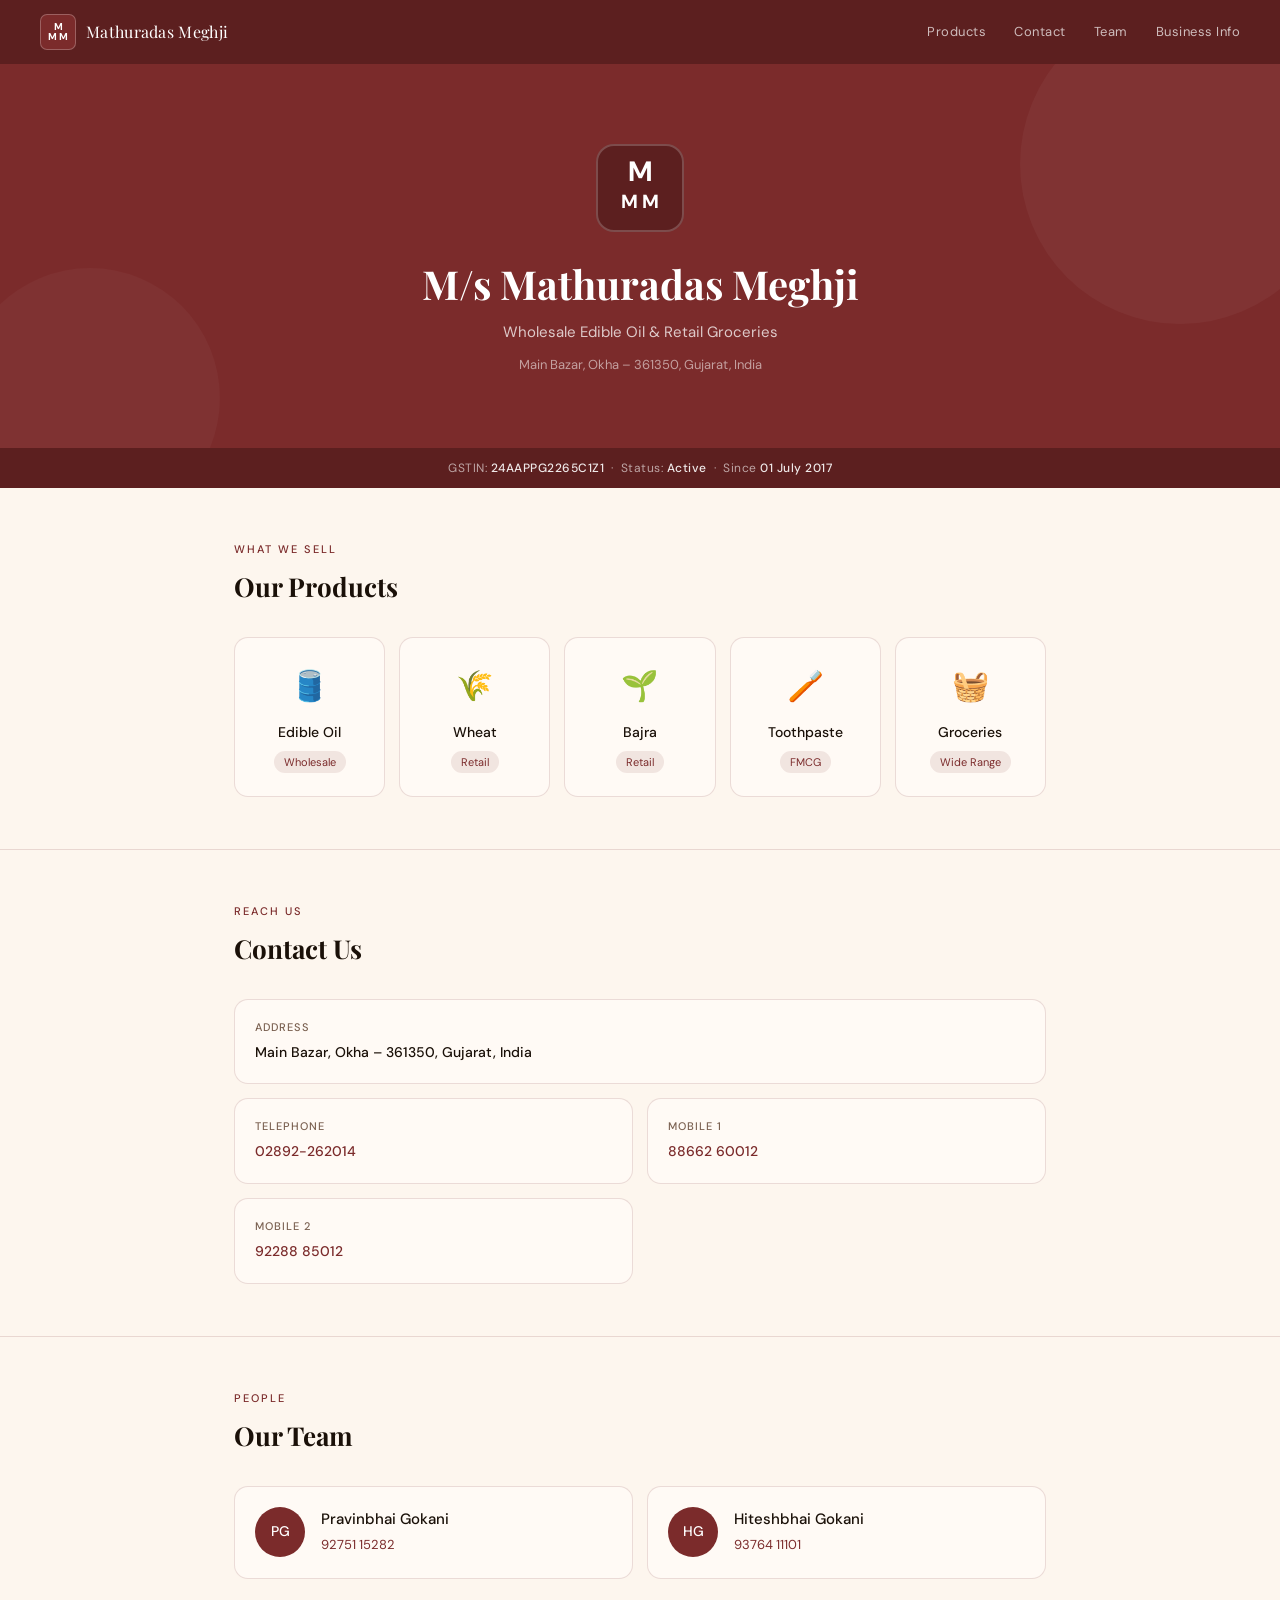
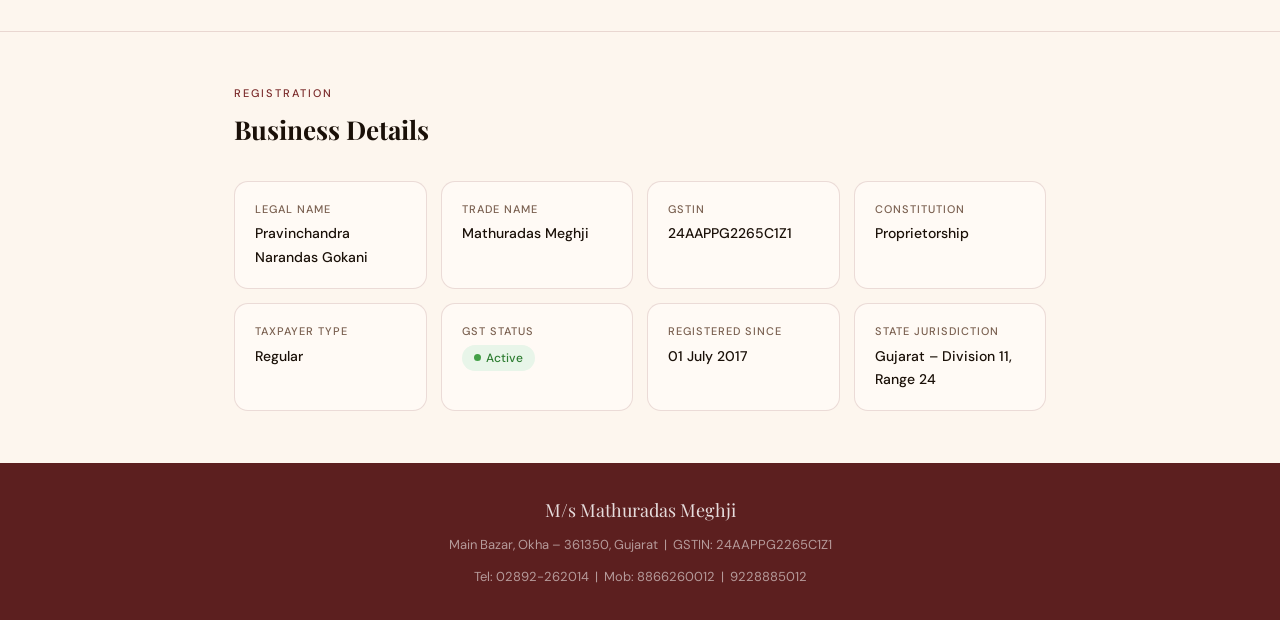
==== index.html @ 4661d06e "Add files via upload" ====
<!DOCTYPE html>
<html lang="en">
<head>
  <meta charset="UTF-8" />
  <meta name="viewport" content="width=device-width, initial-scale=1.0" />
  <title>M/s Mathuradas Meghji – Wholesale Edible Oil & Groceries, Okha</title>
  <meta name="description" content="M/s Mathuradas Meghji – Wholesale Edible Oil and Retail Groceries. Main Bazar, Okha-361350, Gujarat. GSTIN: 24AAPPG2265C1Z1" />
  <link href="https://fonts.googleapis.com/css2?family=Playfair+Display:wght@400;700&family=DM+Sans:wght@300;400;500&display=swap" rel="stylesheet" />
  <style>
    :root {
      --maroon: #7B2B2B;
      --maroon-dark: #5c1f1f;
      --maroon-light: #a04040;
      --cream: #fdf6ee;
      --warm-white: #fffaf5;
      --text: #1a1008;
      --text-muted: #7a6050;
      --border: rgba(123,43,43,0.15);
      --gold: #c8943a;
    }

    * { box-sizing: border-box; margin: 0; padding: 0; }

    body {
      font-family: 'DM Sans', sans-serif;
      background: var(--cream);
      color: var(--text);
      font-size: 15px;
      line-height: 1.7;
    }

    /* ── NAV ── */
    nav {
      background: var(--maroon-dark);
      display: flex;
      align-items: center;
      justify-content: space-between;
      padding: 14px 40px;
      position: sticky;
      top: 0;
      z-index: 100;
    }
    .nav-logo {
      display: flex;
      align-items: center;
      gap: 10px;
    }
    .nav-cube {
      width: 36px; height: 36px;
      background: var(--maroon);
      border-radius: 7px;
      display: grid;
      place-items: center;
      border: 1.5px solid rgba(255,255,255,0.25);
    }
    .nav-cube-inner {
      display: flex;
      flex-direction: column;
      align-items: center;
      line-height: 1;
    }
    .nav-cube span { color: #fff; font-weight: 700; font-size: 10px; }
    .nav-cube .row { display: flex; gap: 2px; }
    .nav-name {
      font-family: 'Playfair Display', serif;
      color: #fff;
      font-size: 16px;
      font-weight: 400;
      letter-spacing: 0.3px;
    }
    nav ul {
      list-style: none;
      display: flex;
      gap: 28px;
    }
    nav ul a {
      color: rgba(255,255,255,0.7);
      text-decoration: none;
      font-size: 13px;
      font-weight: 400;
      letter-spacing: 0.5px;
      transition: color 0.2s;
    }
    nav ul a:hover { color: #fff; }

    /* ── HERO ── */
    .hero {
      background: var(--maroon);
      position: relative;
      overflow: hidden;
      padding: 80px 40px 72px;
      text-align: center;
    }
    .hero::before {
      content: '';
      position: absolute;
      top: -60px; right: -60px;
      width: 320px; height: 320px;
      border-radius: 50%;
      background: rgba(255,255,255,0.04);
    }
    .hero::after {
      content: '';
      position: absolute;
      bottom: -80px; left: -40px;
      width: 260px; height: 260px;
      border-radius: 50%;
      background: rgba(255,255,255,0.03);
    }

    .hero-logo {
      width: 88px; height: 88px;
      background: var(--maroon-dark);
      border-radius: 18px;
      display: flex; flex-direction: column;
      align-items: center; justify-content: center;
      margin: 0 auto 28px;
      border: 2px solid rgba(255,255,255,0.2);
      position: relative;
      z-index: 1;
    }
    .hero-logo .top { font-size: 28px; font-weight: 700; color: #fff; line-height: 1; }
    .hero-logo .bot { display: flex; gap: 4px; }
    .hero-logo .bot span { font-size: 19px; font-weight: 700; color: #fff; }

    .hero h1 {
      font-family: 'Playfair Display', serif;
      font-size: 40px;
      font-weight: 700;
      color: #fff;
      line-height: 1.2;
      margin-bottom: 12px;
      position: relative; z-index: 1;
    }
    .hero .tagline {
      font-size: 15px;
      color: rgba(255,255,255,0.75);
      margin-bottom: 8px;
      position: relative; z-index: 1;
    }
    .hero .location {
      font-size: 13px;
      color: rgba(255,255,255,0.55);
      position: relative; z-index: 1;
    }

    .gstin-strip {
      background: var(--maroon-dark);
      padding: 10px 20px;
      text-align: center;
      font-size: 12px;
      color: rgba(255,255,255,0.6);
      letter-spacing: 0.5px;
    }
    .gstin-strip span { color: rgba(255,255,255,0.9); font-weight: 500; }

    /* ── SECTIONS ── */
    .container { max-width: 860px; margin: 0 auto; padding: 0 24px; }

    section { padding: 52px 0; border-bottom: 1px solid var(--border); }
    section:last-of-type { border-bottom: none; }

    .section-label {
      font-size: 11px;
      font-weight: 500;
      letter-spacing: 2px;
      text-transform: uppercase;
      color: var(--maroon);
      margin-bottom: 6px;
    }
    .section-title {
      font-family: 'Playfair Display', serif;
      font-size: 26px;
      font-weight: 700;
      color: var(--text);
      margin-bottom: 28px;
    }

    /* ── PRODUCTS ── */
    .products-grid {
      display: grid;
      grid-template-columns: repeat(auto-fit, minmax(150px, 1fr));
      gap: 14px;
    }
    .product-card {
      background: var(--warm-white);
      border: 1px solid var(--border);
      border-radius: 14px;
      padding: 22px 16px;
      text-align: center;
      transition: border-color 0.2s, transform 0.2s;
    }
    .product-card:hover {
      border-color: var(--maroon-light);
      transform: translateY(-3px);
    }
    .product-icon {
      font-size: 30px;
      margin-bottom: 10px;
      display: block;
    }
    .product-name {
      font-weight: 500;
      font-size: 14px;
      color: var(--text);
    }
    .product-tag {
      display: inline-block;
      background: rgba(123,43,43,0.1);
      color: var(--maroon);
      font-size: 11px;
      padding: 2px 10px;
      border-radius: 20px;
      margin-top: 6px;
    }

    /* ── CONTACT ── */
    .contact-grid {
      display: grid;
      grid-template-columns: 1fr 1fr;
      gap: 14px;
    }
    .contact-card {
      background: var(--warm-white);
      border: 1px solid var(--border);
      border-radius: 14px;
      padding: 18px 20px;
    }
    .contact-card.full { grid-column: 1 / -1; }
    .contact-card label {
      font-size: 11px;
      font-weight: 500;
      letter-spacing: 1px;
      text-transform: uppercase;
      color: var(--text-muted);
      display: block;
      margin-bottom: 4px;
    }
    .contact-card p {
      font-size: 14px;
      font-weight: 500;
      color: var(--text);
    }
    .contact-card a {
      color: var(--maroon);
      text-decoration: none;
      font-size: 14px;
      font-weight: 500;
    }
    .contact-card a:hover { text-decoration: underline; }

    /* ── TEAM ── */
    .team-grid {
      display: grid;
      grid-template-columns: 1fr 1fr;
      gap: 14px;
    }
    .person-card {
      background: var(--warm-white);
      border: 1px solid var(--border);
      border-radius: 14px;
      padding: 20px;
      display: flex;
      align-items: center;
      gap: 16px;
    }
    .avatar {
      width: 50px; height: 50px;
      border-radius: 50%;
      background: var(--maroon);
      display: flex; align-items: center; justify-content: center;
      font-size: 14px; font-weight: 500; color: #fff;
      flex-shrink: 0;
    }
    .person-name {
      font-weight: 500;
      font-size: 15px;
      color: var(--text);
    }
    .person-phone a {
      color: var(--maroon);
      font-size: 13px;
      text-decoration: none;
    }

    /* ── BUSINESS INFO ── */
    .info-grid {
      display: grid;
      grid-template-columns: repeat(auto-fit, minmax(180px, 1fr));
      gap: 14px;
    }
    .info-card {
      background: var(--warm-white);
      border: 1px solid var(--border);
      border-radius: 14px;
      padding: 18px 20px;
    }
    .info-card label {
      font-size: 11px; font-weight: 500;
      letter-spacing: 1px; text-transform: uppercase;
      color: var(--text-muted); display: block; margin-bottom: 4px;
    }
    .info-card p {
      font-size: 14px; font-weight: 500; color: var(--text);
    }
    .active-badge {
      display: inline-flex; align-items: center; gap: 5px;
      background: #e8f5e9; color: #2e7d32;
      font-size: 12px; font-weight: 500;
      padding: 3px 12px; border-radius: 20px;
    }
    .active-badge::before {
      content: '';
      width: 7px; height: 7px;
      background: #43a047;
      border-radius: 50%;
      display: inline-block;
    }

    /* ── FOOTER ── */
    footer {
      background: var(--maroon-dark);
      padding: 32px 40px;
      text-align: center;
    }
    footer p {
      color: rgba(255,255,255,0.55);
      font-size: 13px;
    }
    footer .footer-name {
      font-family: 'Playfair Display', serif;
      color: rgba(255,255,255,0.85);
      font-size: 18px;
      margin-bottom: 8px;
    }

    /* ── RESPONSIVE ── */
    @media (max-width: 600px) {
      nav ul { display: none; }
      nav { padding: 14px 20px; }
      .hero { padding: 56px 20px 52px; }
      .hero h1 { font-size: 28px; }
      .contact-grid, .team-grid { grid-template-columns: 1fr; }
      .contact-card.full { grid-column: 1; }
      .container { padding: 0 16px; }
      section { padding: 36px 0; }
    }
  </style>
</head>
<body>

  <!-- NAV -->
  <nav>
    <div class="nav-logo">
      <div class="nav-cube">
        <div class="nav-cube-inner">
          <span>M</span>
          <div class="row"><span>M</span><span>M</span></div>
        </div>
      </div>
      <span class="nav-name">Mathuradas Meghji</span>
    </div>
    <ul>
      <li><a href="#products">Products</a></li>
      <li><a href="#contact">Contact</a></li>
      <li><a href="#team">Team</a></li>
      <li><a href="#business">Business Info</a></li>
    </ul>
  </nav>

  <!-- HERO -->
  <div class="hero">
    <div class="hero-logo">
      <div class="top">M</div>
      <div class="bot"><span>M</span><span>M</span></div>
    </div>
    <h1>M/s Mathuradas Meghji</h1>
    <p class="tagline">Wholesale Edible Oil &amp; Retail Groceries</p>
    <p class="location">Main Bazar, Okha – 361350, Gujarat, India</p>
  </div>

  <div class="gstin-strip">
    GSTIN: <span>24AAPPG2265C1Z1</span> &nbsp;·&nbsp; Status: <span>Active</span> &nbsp;·&nbsp; Since <span>01 July 2017</span>
  </div>

  <!-- PRODUCTS -->
  <section id="products">
    <div class="container">
      <p class="section-label">What we sell</p>
      <h2 class="section-title">Our Products</h2>
      <div class="products-grid">
        <div class="product-card">
          <span class="product-icon">🛢️</span>
          <div class="product-name">Edible Oil</div>
          <span class="product-tag">Wholesale</span>
        </div>
        <div class="product-card">
          <span class="product-icon">🌾</span>
          <div class="product-name">Wheat</div>
          <span class="product-tag">Retail</span>
        </div>
        <div class="product-card">
          <span class="product-icon">🌱</span>
          <div class="product-name">Bajra</div>
          <span class="product-tag">Retail</span>
        </div>
        <div class="product-card">
          <span class="product-icon">🪥</span>
          <div class="product-name">Toothpaste</div>
          <span class="product-tag">FMCG</span>
        </div>
        <div class="product-card">
          <span class="product-icon">🧺</span>
          <div class="product-name">Groceries</div>
          <span class="product-tag">Wide Range</span>
        </div>
      </div>
    </div>
  </section>

  <!-- CONTACT -->
  <section id="contact">
    <div class="container">
      <p class="section-label">Reach us</p>
      <h2 class="section-title">Contact Us</h2>
      <div class="contact-grid">
        <div class="contact-card full">
          <label>Address</label>
          <p>Main Bazar, Okha – 361350, Gujarat, India</p>
        </div>
        <div class="contact-card">
          <label>Telephone</label>
          <a href="tel:02892262014">02892-262014</a>
        </div>
        <div class="contact-card">
          <label>Mobile 1</label>
          <a href="tel:8866260012">88662 60012</a>
        </div>
        <div class="contact-card">
          <label>Mobile 2</label>
          <a href="tel:9228885012">92288 85012</a>
        </div>
      </div>
    </div>
  </section>

  <!-- TEAM -->
  <section id="team">
    <div class="container">
      <p class="section-label">People</p>
      <h2 class="section-title">Our Team</h2>
      <div class="team-grid">
        <div class="person-card">
          <div class="avatar">PG</div>
          <div>
            <div class="person-name">Pravinbhai Gokani</div>
            <div class="person-phone"><a href="tel:9275115282">92751 15282</a></div>
          </div>
        </div>
        <div class="person-card">
          <div class="avatar">HG</div>
          <div>
            <div class="person-name">Hiteshbhai Gokani</div>
            <div class="person-phone"><a href="tel:9376411101">93764 11101</a></div>
          </div>
        </div>
      </div>
    </div>
  </section>

  <!-- BUSINESS INFO -->
  <section id="business">
    <div class="container">
      <p class="section-label">Registration</p>
      <h2 class="section-title">Business Details</h2>
      <div class="info-grid">
        <div class="info-card">
          <label>Legal Name</label>
          <p>Pravinchandra Narandas Gokani</p>
        </div>
        <div class="info-card">
          <label>Trade Name</label>
          <p>Mathuradas Meghji</p>
        </div>
        <div class="info-card">
          <label>GSTIN</label>
          <p>24AAPPG2265C1Z1</p>
        </div>
        <div class="info-card">
          <label>Constitution</label>
          <p>Proprietorship</p>
        </div>
        <div class="info-card">
          <label>Taxpayer Type</label>
          <p>Regular</p>
        </div>
        <div class="info-card">
          <label>GST Status</label>
          <p><span class="active-badge">Active</span></p>
        </div>
        <div class="info-card">
          <label>Registered Since</label>
          <p>01 July 2017</p>
        </div>
        <div class="info-card">
          <label>State Jurisdiction</label>
          <p>Gujarat – Division 11, Range 24</p>
        </div>
      </div>
    </div>
  </section>

  <!-- FOOTER -->
  <footer>
    <p class="footer-name">M/s Mathuradas Meghji</p>
    <p>Main Bazar, Okha – 361350, Gujarat &nbsp;|&nbsp; GSTIN: 24AAPPG2265C1Z1</p>
    <p style="margin-top: 10px;">Tel: 02892-262014 &nbsp;|&nbsp; Mob: 8866260012 &nbsp;|&nbsp; 9228885012</p>
  </footer>

</body>
</html>
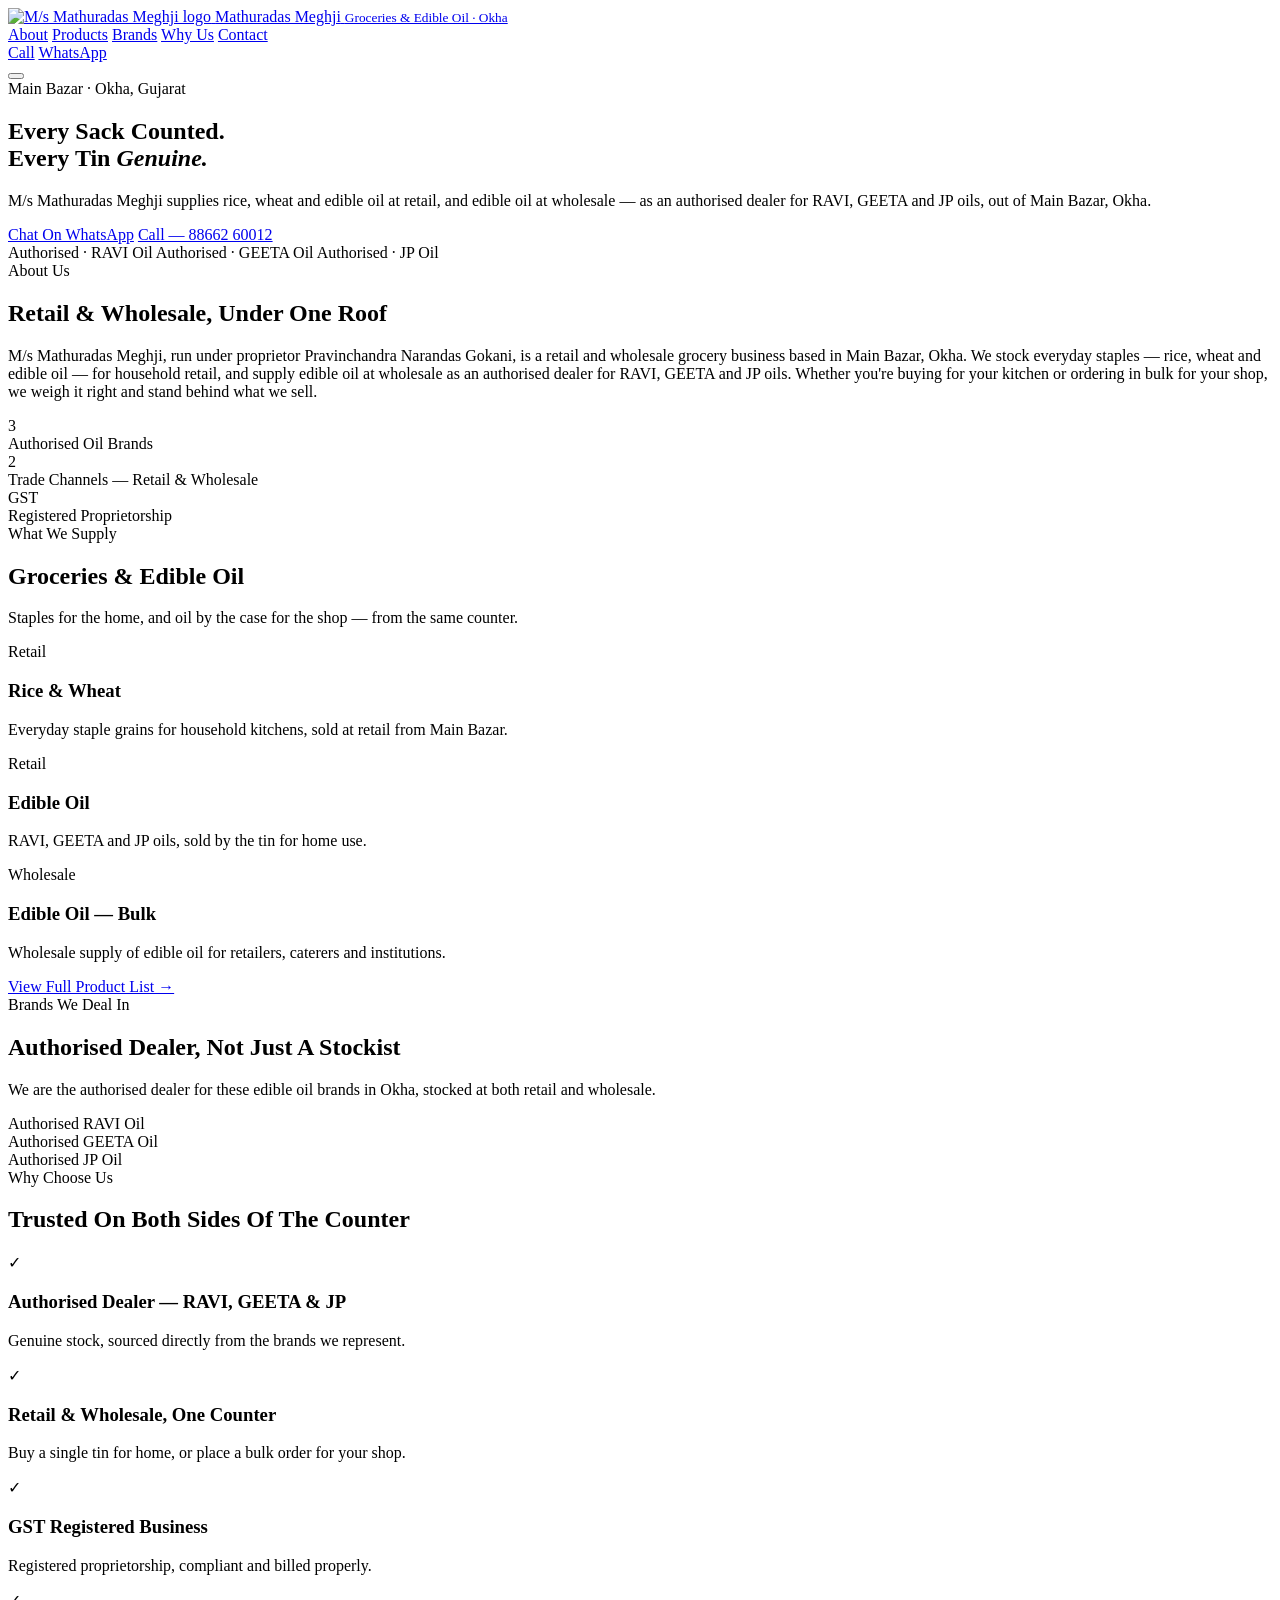
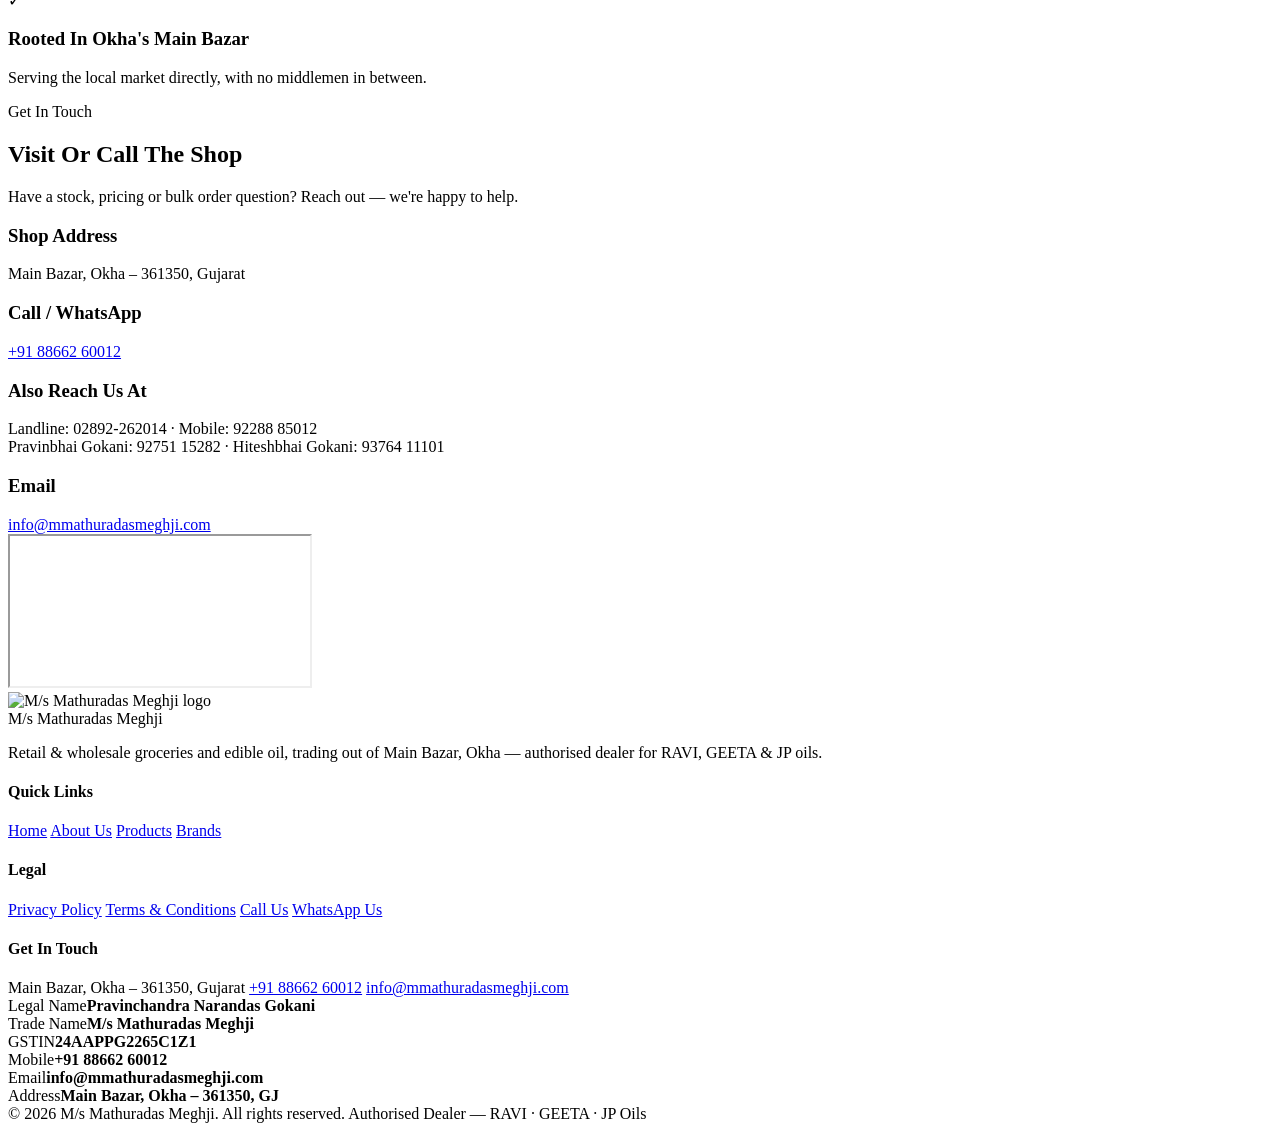
==== commit 9d9fe0c0: "Major Commit" ====
--- a/index.html
+++ b/index.html
@@ -1,521 +1,248 @@
 <!DOCTYPE html>
 <html lang="en">
 <head>
-  <meta charset="UTF-8" />
-  <meta name="viewport" content="width=device-width, initial-scale=1.0" />
-  <title>M/s Mathuradas Meghji – Wholesale Edible Oil & Groceries, Okha</title>
-  <meta name="description" content="M/s Mathuradas Meghji – Wholesale Edible Oil and Retail Groceries. Main Bazar, Okha-361350, Gujarat. GSTIN: 24AAPPG2265C1Z1" />
-  <link href="https://fonts.googleapis.com/css2?family=Playfair+Display:wght@400;700&family=DM+Sans:wght@300;400;500&display=swap" rel="stylesheet" />
-  <style>
-    :root {
-      --maroon: #7B2B2B;
-      --maroon-dark: #5c1f1f;
-      --maroon-light: #a04040;
-      --cream: #fdf6ee;
-      --warm-white: #fffaf5;
-      --text: #1a1008;
-      --text-muted: #7a6050;
-      --border: rgba(123,43,43,0.15);
-      --gold: #c8943a;
-    }
-
-    * { box-sizing: border-box; margin: 0; padding: 0; }
-
-    body {
-      font-family: 'DM Sans', sans-serif;
-      background: var(--cream);
-      color: var(--text);
-      font-size: 15px;
-      line-height: 1.7;
-    }
-
-    /* ── NAV ── */
-    nav {
-      background: var(--maroon-dark);
-      display: flex;
-      align-items: center;
-      justify-content: space-between;
-      padding: 14px 40px;
-      position: sticky;
-      top: 0;
-      z-index: 100;
-    }
-    .nav-logo {
-      display: flex;
-      align-items: center;
-      gap: 10px;
-    }
-    .nav-cube {
-      width: 36px; height: 36px;
-      background: var(--maroon);
-      border-radius: 7px;
-      display: grid;
-      place-items: center;
-      border: 1.5px solid rgba(255,255,255,0.25);
-    }
-    .nav-cube-inner {
-      display: flex;
-      flex-direction: column;
-      align-items: center;
-      line-height: 1;
-    }
-    .nav-cube span { color: #fff; font-weight: 700; font-size: 10px; }
-    .nav-cube .row { display: flex; gap: 2px; }
-    .nav-name {
-      font-family: 'Playfair Display', serif;
-      color: #fff;
-      font-size: 16px;
-      font-weight: 400;
-      letter-spacing: 0.3px;
-    }
-    nav ul {
-      list-style: none;
-      display: flex;
-      gap: 28px;
-    }
-    nav ul a {
-      color: rgba(255,255,255,0.7);
-      text-decoration: none;
-      font-size: 13px;
-      font-weight: 400;
-      letter-spacing: 0.5px;
-      transition: color 0.2s;
-    }
-    nav ul a:hover { color: #fff; }
-
-    /* ── HERO ── */
-    .hero {
-      background: var(--maroon);
-      position: relative;
-      overflow: hidden;
-      padding: 80px 40px 72px;
-      text-align: center;
-    }
-    .hero::before {
-      content: '';
-      position: absolute;
-      top: -60px; right: -60px;
-      width: 320px; height: 320px;
-      border-radius: 50%;
-      background: rgba(255,255,255,0.04);
-    }
-    .hero::after {
-      content: '';
-      position: absolute;
-      bottom: -80px; left: -40px;
-      width: 260px; height: 260px;
-      border-radius: 50%;
-      background: rgba(255,255,255,0.03);
-    }
-
-    .hero-logo {
-      width: 88px; height: 88px;
-      background: var(--maroon-dark);
-      border-radius: 18px;
-      display: flex; flex-direction: column;
-      align-items: center; justify-content: center;
-      margin: 0 auto 28px;
-      border: 2px solid rgba(255,255,255,0.2);
-      position: relative;
-      z-index: 1;
-    }
-    .hero-logo .top { font-size: 28px; font-weight: 700; color: #fff; line-height: 1; }
-    .hero-logo .bot { display: flex; gap: 4px; }
-    .hero-logo .bot span { font-size: 19px; font-weight: 700; color: #fff; }
-
-    .hero h1 {
-      font-family: 'Playfair Display', serif;
-      font-size: 40px;
-      font-weight: 700;
-      color: #fff;
-      line-height: 1.2;
-      margin-bottom: 12px;
-      position: relative; z-index: 1;
-    }
-    .hero .tagline {
-      font-size: 15px;
-      color: rgba(255,255,255,0.75);
-      margin-bottom: 8px;
-      position: relative; z-index: 1;
-    }
-    .hero .location {
-      font-size: 13px;
-      color: rgba(255,255,255,0.55);
-      position: relative; z-index: 1;
-    }
-
-    .gstin-strip {
-      background: var(--maroon-dark);
-      padding: 10px 20px;
-      text-align: center;
-      font-size: 12px;
-      color: rgba(255,255,255,0.6);
-      letter-spacing: 0.5px;
-    }
-    .gstin-strip span { color: rgba(255,255,255,0.9); font-weight: 500; }
-
-    /* ── SECTIONS ── */
-    .container { max-width: 860px; margin: 0 auto; padding: 0 24px; }
-
-    section { padding: 52px 0; border-bottom: 1px solid var(--border); }
-    section:last-of-type { border-bottom: none; }
-
-    .section-label {
-      font-size: 11px;
-      font-weight: 500;
-      letter-spacing: 2px;
-      text-transform: uppercase;
-      color: var(--maroon);
-      margin-bottom: 6px;
-    }
-    .section-title {
-      font-family: 'Playfair Display', serif;
-      font-size: 26px;
-      font-weight: 700;
-      color: var(--text);
-      margin-bottom: 28px;
-    }
-
-    /* ── PRODUCTS ── */
-    .products-grid {
-      display: grid;
-      grid-template-columns: repeat(auto-fit, minmax(150px, 1fr));
-      gap: 14px;
-    }
-    .product-card {
-      background: var(--warm-white);
-      border: 1px solid var(--border);
-      border-radius: 14px;
-      padding: 22px 16px;
-      text-align: center;
-      transition: border-color 0.2s, transform 0.2s;
-    }
-    .product-card:hover {
-      border-color: var(--maroon-light);
-      transform: translateY(-3px);
-    }
-    .product-icon {
-      font-size: 30px;
-      margin-bottom: 10px;
-      display: block;
-    }
-    .product-name {
-      font-weight: 500;
-      font-size: 14px;
-      color: var(--text);
-    }
-    .product-tag {
-      display: inline-block;
-      background: rgba(123,43,43,0.1);
-      color: var(--maroon);
-      font-size: 11px;
-      padding: 2px 10px;
-      border-radius: 20px;
-      margin-top: 6px;
-    }
-
-    /* ── CONTACT ── */
-    .contact-grid {
-      display: grid;
-      grid-template-columns: 1fr 1fr;
-      gap: 14px;
-    }
-    .contact-card {
-      background: var(--warm-white);
-      border: 1px solid var(--border);
-      border-radius: 14px;
-      padding: 18px 20px;
-    }
-    .contact-card.full { grid-column: 1 / -1; }
-    .contact-card label {
-      font-size: 11px;
-      font-weight: 500;
-      letter-spacing: 1px;
-      text-transform: uppercase;
-      color: var(--text-muted);
-      display: block;
-      margin-bottom: 4px;
-    }
-    .contact-card p {
-      font-size: 14px;
-      font-weight: 500;
-      color: var(--text);
-    }
-    .contact-card a {
-      color: var(--maroon);
-      text-decoration: none;
-      font-size: 14px;
-      font-weight: 500;
-    }
-    .contact-card a:hover { text-decoration: underline; }
-
-    /* ── TEAM ── */
-    .team-grid {
-      display: grid;
-      grid-template-columns: 1fr 1fr;
-      gap: 14px;
-    }
-    .person-card {
-      background: var(--warm-white);
-      border: 1px solid var(--border);
-      border-radius: 14px;
-      padding: 20px;
-      display: flex;
-      align-items: center;
-      gap: 16px;
-    }
-    .avatar {
-      width: 50px; height: 50px;
-      border-radius: 50%;
-      background: var(--maroon);
-      display: flex; align-items: center; justify-content: center;
-      font-size: 14px; font-weight: 500; color: #fff;
-      flex-shrink: 0;
-    }
-    .person-name {
-      font-weight: 500;
-      font-size: 15px;
-      color: var(--text);
-    }
-    .person-phone a {
-      color: var(--maroon);
-      font-size: 13px;
-      text-decoration: none;
-    }
-
-    /* ── BUSINESS INFO ── */
-    .info-grid {
-      display: grid;
-      grid-template-columns: repeat(auto-fit, minmax(180px, 1fr));
-      gap: 14px;
-    }
-    .info-card {
-      background: var(--warm-white);
-      border: 1px solid var(--border);
-      border-radius: 14px;
-      padding: 18px 20px;
-    }
-    .info-card label {
-      font-size: 11px; font-weight: 500;
-      letter-spacing: 1px; text-transform: uppercase;
-      color: var(--text-muted); display: block; margin-bottom: 4px;
-    }
-    .info-card p {
-      font-size: 14px; font-weight: 500; color: var(--text);
-    }
-    .active-badge {
-      display: inline-flex; align-items: center; gap: 5px;
-      background: #e8f5e9; color: #2e7d32;
-      font-size: 12px; font-weight: 500;
-      padding: 3px 12px; border-radius: 20px;
-    }
-    .active-badge::before {
-      content: '';
-      width: 7px; height: 7px;
-      background: #43a047;
-      border-radius: 50%;
-      display: inline-block;
-    }
-
-    /* ── FOOTER ── */
-    footer {
-      background: var(--maroon-dark);
-      padding: 32px 40px;
-      text-align: center;
-    }
-    footer p {
-      color: rgba(255,255,255,0.55);
-      font-size: 13px;
-    }
-    footer .footer-name {
-      font-family: 'Playfair Display', serif;
-      color: rgba(255,255,255,0.85);
-      font-size: 18px;
-      margin-bottom: 8px;
-    }
-
-    /* ── RESPONSIVE ── */
-    @media (max-width: 600px) {
-      nav ul { display: none; }
-      nav { padding: 14px 20px; }
-      .hero { padding: 56px 20px 52px; }
-      .hero h1 { font-size: 28px; }
-      .contact-grid, .team-grid { grid-template-columns: 1fr; }
-      .contact-card.full { grid-column: 1; }
-      .container { padding: 0 16px; }
-      section { padding: 36px 0; }
-    }
-  </style>
+<meta charset="UTF-8">
+<meta name="viewport" content="width=device-width, initial-scale=1.0">
+<title>M/s Mathuradas Meghji | Groceries &amp; Edible Oil, Okha</title>
+<meta name="description" content="M/s Mathuradas Meghji, Main Bazar, Okha - retail and wholesale dealer in rice, wheat and edible oil. Authorised dealer for RAVI, GEETA and JP oils.">
+<link rel="icon" type="image/png" href="assets/logo.png">
+<link rel="preconnect" href="https://fonts.googleapis.com">
+<link rel="preconnect" href="https://fonts.gstatic.com" crossorigin>
+<link href="https://fonts.googleapis.com/css2?family=Oswald:wght@500;600;700&family=Karla:wght@400;500;700&family=IBM+Plex+Mono:wght@500;600&family=Hind+Vadodara:wght@400;500;600;700&display=swap" rel="stylesheet">
+<link rel="stylesheet" href="css/styles.css">
 </head>
 <body>
 
-  <!-- NAV -->
-  <nav>
-    <div class="nav-logo">
-      <div class="nav-cube">
-        <div class="nav-cube-inner">
-          <span>M</span>
-          <div class="row"><span>M</span><span>M</span></div>
-        </div>
-      </div>
-      <span class="nav-name">Mathuradas Meghji</span>
-    </div>
-    <ul>
-      <li><a href="#products">Products</a></li>
-      <li><a href="#contact">Contact</a></li>
-      <li><a href="#team">Team</a></li>
-      <li><a href="#business">Business Info</a></li>
-    </ul>
-  </nav>
-
-  <!-- HERO -->
-  <div class="hero">
-    <div class="hero-logo">
-      <div class="top">M</div>
-      <div class="bot"><span>M</span><span>M</span></div>
-    </div>
-    <h1>M/s Mathuradas Meghji</h1>
-    <p class="tagline">Wholesale Edible Oil &amp; Retail Groceries</p>
-    <p class="location">Main Bazar, Okha – 361350, Gujarat, India</p>
-  </div>
-
-  <div class="gstin-strip">
-    GSTIN: <span>24AAPPG2265C1Z1</span> &nbsp;·&nbsp; Status: <span>Active</span> &nbsp;·&nbsp; Since <span>01 July 2017</span>
-  </div>
-
-  <!-- PRODUCTS -->
-  <section id="products">
-    <div class="container">
-      <p class="section-label">What we sell</p>
-      <h2 class="section-title">Our Products</h2>
-      <div class="products-grid">
-        <div class="product-card">
-          <span class="product-icon">🛢️</span>
-          <div class="product-name">Edible Oil</div>
-          <span class="product-tag">Wholesale</span>
-        </div>
-        <div class="product-card">
-          <span class="product-icon">🌾</span>
-          <div class="product-name">Wheat</div>
-          <span class="product-tag">Retail</span>
-        </div>
-        <div class="product-card">
-          <span class="product-icon">🌱</span>
-          <div class="product-name">Bajra</div>
-          <span class="product-tag">Retail</span>
-        </div>
-        <div class="product-card">
-          <span class="product-icon">🪥</span>
-          <div class="product-name">Toothpaste</div>
-          <span class="product-tag">FMCG</span>
-        </div>
-        <div class="product-card">
-          <span class="product-icon">🧺</span>
-          <div class="product-name">Groceries</div>
-          <span class="product-tag">Wide Range</span>
-        </div>
-      </div>
-    </div>
-  </section>
-
-  <!-- CONTACT -->
-  <section id="contact">
-    <div class="container">
-      <p class="section-label">Reach us</p>
-      <h2 class="section-title">Contact Us</h2>
+  <header class="site-header">
+    <div class="header-inner">
+      <a class="brand" href="index.html#home">
+        <img src="assets/logo.png" alt="M/s Mathuradas Meghji logo">
+        <span class="brand-text">
+          <span class="display">Mathuradas Meghji</span>
+          <small>Groceries &amp; Edible Oil &middot; Okha</small>
+        </span>
+      </a>
+      <nav class="nav-links">
+        <a href="index.html#about">About</a>
+        <a href="products.html">Products</a>
+        <a href="index.html#brands">Brands</a>
+        <a href="index.html#why">Why Us</a>
+        <a href="index.html#contact">Contact</a>
+      </nav>
+      <div class="header-cta">
+        <a class="btn btn-outline" href="tel:+918866260012">Call</a>
+        <a class="btn btn-solid" href="https://wa.me/918866260012">WhatsApp</a>
+      </div>
+      <button class="nav-toggle" aria-label="Menu"><span></span><span></span><span></span></button>
+    </div>
+  </header>
+
+  <section class="hero" id="home">
+    <div class="wrap">
+      <span class="eyebrow">Main Bazar &middot; Okha, Gujarat</span>
+      <h1>Every Sack Counted.<br>Every Tin <em>Genuine.</em></h1>
+      <p>M/s Mathuradas Meghji supplies rice, wheat and edible oil at retail, and edible oil at wholesale &mdash; as an authorised dealer for RAVI, GEETA and JP oils, out of Main Bazar, Okha.</p>
+      <div class="hero-actions">
+        <a class="btn btn-solid" href="https://wa.me/918866260012">Chat On WhatsApp</a>
+        <a class="btn btn-line" href="tel:+918866260012">Call &mdash; 88662 60012</a>
+      </div>
+      <div class="dealer-pills">
+        <span class="pill">Authorised &middot; RAVI Oil</span>
+        <span class="pill">Authorised &middot; GEETA Oil</span>
+        <span class="pill">Authorised &middot; JP Oil</span>
+      </div>
+    </div>
+  </section>
+
+  <section class="section" id="about">
+    <div class="wrap">
+      <div class="section-head">
+        <span class="eyebrow">About Us</span>
+        <h2>Retail &amp; Wholesale, Under One Roof</h2>
+        <p>M/s Mathuradas Meghji, run under proprietor Pravinchandra Narandas Gokani, is a retail and wholesale grocery business based in Main Bazar, Okha. We stock everyday staples &mdash; rice, wheat and edible oil &mdash; for household retail, and supply edible oil at wholesale as an authorised dealer for RAVI, GEETA and JP oils. Whether you're buying for your kitchen or ordering in bulk for your shop, we weigh it right and stand behind what we sell.</p>
+      </div>
+      <div class="stats-row">
+        <div class="stat"><div class="num">3</div><div class="label">Authorised Oil Brands</div></div>
+        <div class="stat"><div class="num">2</div><div class="label">Trade Channels &mdash; Retail &amp; Wholesale</div></div>
+        <div class="stat"><div class="num">GST</div><div class="label">Registered Proprietorship</div></div>
+      </div>
+    </div>
+  </section>
+
+  <section class="section section-paper" id="products">
+    <div class="wrap">
+      <div class="section-head">
+        <span class="eyebrow">What We Supply</span>
+        <h2>Groceries &amp; Edible Oil</h2>
+        <p>Staples for the home, and oil by the case for the shop &mdash; from the same counter.</p>
+      </div>
+      <div class="grid-3">
+        <div class="card">
+          <span class="tag">Retail</span>
+          <h3>Rice &amp; Wheat</h3>
+          <p>Everyday staple grains for household kitchens, sold at retail from Main Bazar.</p>
+        </div>
+        <div class="card">
+          <span class="tag">Retail</span>
+          <h3>Edible Oil</h3>
+          <p>RAVI, GEETA and JP oils, sold by the tin for home use.</p>
+        </div>
+        <div class="card">
+          <span class="tag">Wholesale</span>
+          <h3>Edible Oil &mdash; Bulk</h3>
+          <p>Wholesale supply of edible oil for retailers, caterers and institutions.</p>
+        </div>
+      </div>
+      <a class="text-link" href="products.html">View Full Product List &rarr;</a>
+    </div>
+  </section>
+
+  <section class="section" id="brands">
+    <div class="wrap">
+      <div class="section-head">
+        <span class="eyebrow">Brands We Deal In</span>
+        <h2>Authorised Dealer, Not Just A Stockist</h2>
+        <p>We are the authorised dealer for these edible oil brands in Okha, stocked at both retail and wholesale.</p>
+      </div>
+      <div class="stamp-row">
+        <div class="stamp">
+          <span class="s-small">Authorised</span>
+          <span class="s-big">RAVI</span>
+          <span class="s-small">Oil</span>
+        </div>
+        <div class="stamp">
+          <span class="s-small">Authorised</span>
+          <span class="s-big">GEETA</span>
+          <span class="s-small">Oil</span>
+        </div>
+        <div class="stamp">
+          <span class="s-small">Authorised</span>
+          <span class="s-big">JP</span>
+          <span class="s-small">Oil</span>
+        </div>
+      </div>
+    </div>
+  </section>
+
+  <section class="section section-paper" id="why">
+    <div class="wrap">
+      <div class="section-head">
+        <span class="eyebrow">Why Choose Us</span>
+        <h2>Trusted On Both Sides Of The Counter</h2>
+      </div>
+      <div class="why-list">
+        <div class="why-item">
+          <span class="why-mark">&#10003;</span>
+          <div><h3>Authorised Dealer &mdash; RAVI, GEETA &amp; JP</h3><p>Genuine stock, sourced directly from the brands we represent.</p></div>
+        </div>
+        <div class="why-item">
+          <span class="why-mark">&#10003;</span>
+          <div><h3>Retail &amp; Wholesale, One Counter</h3><p>Buy a single tin for home, or place a bulk order for your shop.</p></div>
+        </div>
+        <div class="why-item">
+          <span class="why-mark">&#10003;</span>
+          <div><h3>GST Registered Business</h3><p>Registered proprietorship, compliant and billed properly.</p></div>
+        </div>
+        <div class="why-item">
+          <span class="why-mark">&#10003;</span>
+          <div><h3>Rooted In Okha's Main Bazar</h3><p>Serving the local market directly, with no middlemen in between.</p></div>
+        </div>
+      </div>
+    </div>
+  </section>
+
+  <section class="section" id="contact">
+    <div class="wrap">
+      <div class="section-head">
+        <span class="eyebrow">Get In Touch</span>
+        <h2>Visit Or Call The Shop</h2>
+        <p>Have a stock, pricing or bulk order question? Reach out &mdash; we're happy to help.</p>
+      </div>
       <div class="contact-grid">
-        <div class="contact-card full">
-          <label>Address</label>
-          <p>Main Bazar, Okha – 361350, Gujarat, India</p>
-        </div>
-        <div class="contact-card">
-          <label>Telephone</label>
-          <a href="tel:02892262014">02892-262014</a>
-        </div>
-        <div class="contact-card">
-          <label>Mobile 1</label>
-          <a href="tel:8866260012">88662 60012</a>
-        </div>
-        <div class="contact-card">
-          <label>Mobile 2</label>
-          <a href="tel:9228885012">92288 85012</a>
-        </div>
-      </div>
-    </div>
-  </section>
-
-  <!-- TEAM -->
-  <section id="team">
-    <div class="container">
-      <p class="section-label">People</p>
-      <h2 class="section-title">Our Team</h2>
-      <div class="team-grid">
-        <div class="person-card">
-          <div class="avatar">PG</div>
+        <div class="contact-block">
+          <h3>Shop Address</h3>
+          <p>Main Bazar, Okha &ndash; 361350, Gujarat</p>
+          <h3>Call / WhatsApp</h3>
+          <a href="tel:+918866260012">+91 88662 60012</a>
+          <h3>Also Reach Us At</h3>
+          <p>Landline: 02892-262014 &middot; Mobile: 92288 85012<br>Pravinbhai Gokani: 92751 15282 &middot; Hiteshbhai Gokani: 93764 11101</p>
+          <h3>Email</h3>
+          <a href="mailto:info@mmathuradasmeghji.com">info@mmathuradasmeghji.com</a>
+        </div>
+        <div class="contact-block">
+          <iframe src="https://maps.google.com/maps?q=Main+Bazar%2C+Okha%2C+Gujarat+361350&t=&z=14&ie=UTF8&iwloc=&output=embed" loading="lazy" referrerpolicy="no-referrer-when-downgrade"></iframe>
+        </div>
+      </div>
+    </div>
+  </section>
+
+  <footer class="site-footer">
+    <div class="wrap">
+      <div class="footer-grid">
+        <div class="footer-brand">
+          <img src="assets/logo.png" alt="M/s Mathuradas Meghji logo">
           <div>
-            <div class="person-name">Pravinbhai Gokani</div>
-            <div class="person-phone"><a href="tel:9275115282">92751 15282</a></div>
+            <span class="display">M/s Mathuradas Meghji</span>
+            <p>Retail &amp; wholesale groceries and edible oil, trading out of Main Bazar, Okha &mdash; authorised dealer for RAVI, GEETA &amp; JP oils.</p>
           </div>
         </div>
-        <div class="person-card">
-          <div class="avatar">HG</div>
-          <div>
-            <div class="person-name">Hiteshbhai Gokani</div>
-            <div class="person-phone"><a href="tel:9376411101">93764 11101</a></div>
-          </div>
-        </div>
-      </div>
-    </div>
-  </section>
-
-  <!-- BUSINESS INFO -->
-  <section id="business">
-    <div class="container">
-      <p class="section-label">Registration</p>
-      <h2 class="section-title">Business Details</h2>
-      <div class="info-grid">
-        <div class="info-card">
-          <label>Legal Name</label>
-          <p>Pravinchandra Narandas Gokani</p>
-        </div>
-        <div class="info-card">
-          <label>Trade Name</label>
-          <p>Mathuradas Meghji</p>
-        </div>
-        <div class="info-card">
-          <label>GSTIN</label>
-          <p>24AAPPG2265C1Z1</p>
-        </div>
-        <div class="info-card">
-          <label>Constitution</label>
-          <p>Proprietorship</p>
-        </div>
-        <div class="info-card">
-          <label>Taxpayer Type</label>
-          <p>Regular</p>
-        </div>
-        <div class="info-card">
-          <label>GST Status</label>
-          <p><span class="active-badge">Active</span></p>
-        </div>
-        <div class="info-card">
-          <label>Registered Since</label>
-          <p>01 July 2017</p>
-        </div>
-        <div class="info-card">
-          <label>State Jurisdiction</label>
-          <p>Gujarat – Division 11, Range 24</p>
-        </div>
-      </div>
-    </div>
-  </section>
-
-  <!-- FOOTER -->
-  <footer>
-    <p class="footer-name">M/s Mathuradas Meghji</p>
-    <p>Main Bazar, Okha – 361350, Gujarat &nbsp;|&nbsp; GSTIN: 24AAPPG2265C1Z1</p>
-    <p style="margin-top: 10px;">Tel: 02892-262014 &nbsp;|&nbsp; Mob: 8866260012 &nbsp;|&nbsp; 9228885012</p>
+        <div class="footer-col">
+          <h4>Quick Links</h4>
+          <a href="index.html#home">Home</a>
+          <a href="index.html#about">About Us</a>
+          <a href="products.html">Products</a>
+          <a href="index.html#brands">Brands</a>
+        </div>
+        <div class="footer-col">
+          <h4>Legal</h4>
+          <a href="privacy.html">Privacy Policy</a>
+          <a href="terms.html">Terms &amp; Conditions</a>
+          <a href="tel:+918866260012">Call Us</a>
+          <a href="https://wa.me/918866260012">WhatsApp Us</a>
+        </div>
+        <div class="footer-col">
+          <h4>Get In Touch</h4>
+          <span>Main Bazar, Okha &ndash; 361350, Gujarat</span>
+          <a href="tel:+918866260012">+91 88662 60012</a>
+          <a href="mailto:info@mmathuradasmeghji.com">info@mmathuradasmeghji.com</a>
+        </div>
+      </div>
+
+      <div class="ledger mono">
+        <div><span>Legal Name</span><strong>Pravinchandra Narandas Gokani</strong></div>
+        <div><span>Trade Name</span><strong>M/s Mathuradas Meghji</strong></div>
+        <div><span>GSTIN</span><strong>24AAPPG2265C1Z1</strong></div>
+        <div><span>Mobile</span><strong>+91 88662 60012</strong></div>
+        <div><span>Email</span><strong>info@mmathuradasmeghji.com</strong></div>
+        <div><span>Address</span><strong>Main Bazar, Okha &ndash; 361350, GJ</strong></div>
+      </div>
+
+      <div class="footer-bottom">
+        <span>&copy; 2026 M/s Mathuradas Meghji. All rights reserved.</span>
+        <span>Authorised Dealer &mdash; RAVI &middot; GEETA &middot; JP Oils</span>
+      </div>
+    </div>
   </footer>
 
+<script>
+(function(){
+  var toggle = document.querySelector('.nav-toggle');
+  var links = document.querySelector('.nav-links');
+  if(toggle && links){
+    toggle.addEventListener('click', function(){
+      var open = links.style.display === 'flex';
+      links.style.display = open ? 'none' : 'flex';
+      links.style.flexDirection = 'column';
+      links.style.position = 'absolute';
+      links.style.top = '64px';
+      links.style.left = '0';
+      links.style.right = '0';
+      links.style.background = 'var(--paper)';
+      links.style.padding = '18px 28px';
+      links.style.borderBottom = '1px solid var(--line)';
+    });
+  }
+})();
+</script>
 </body>
 </html>
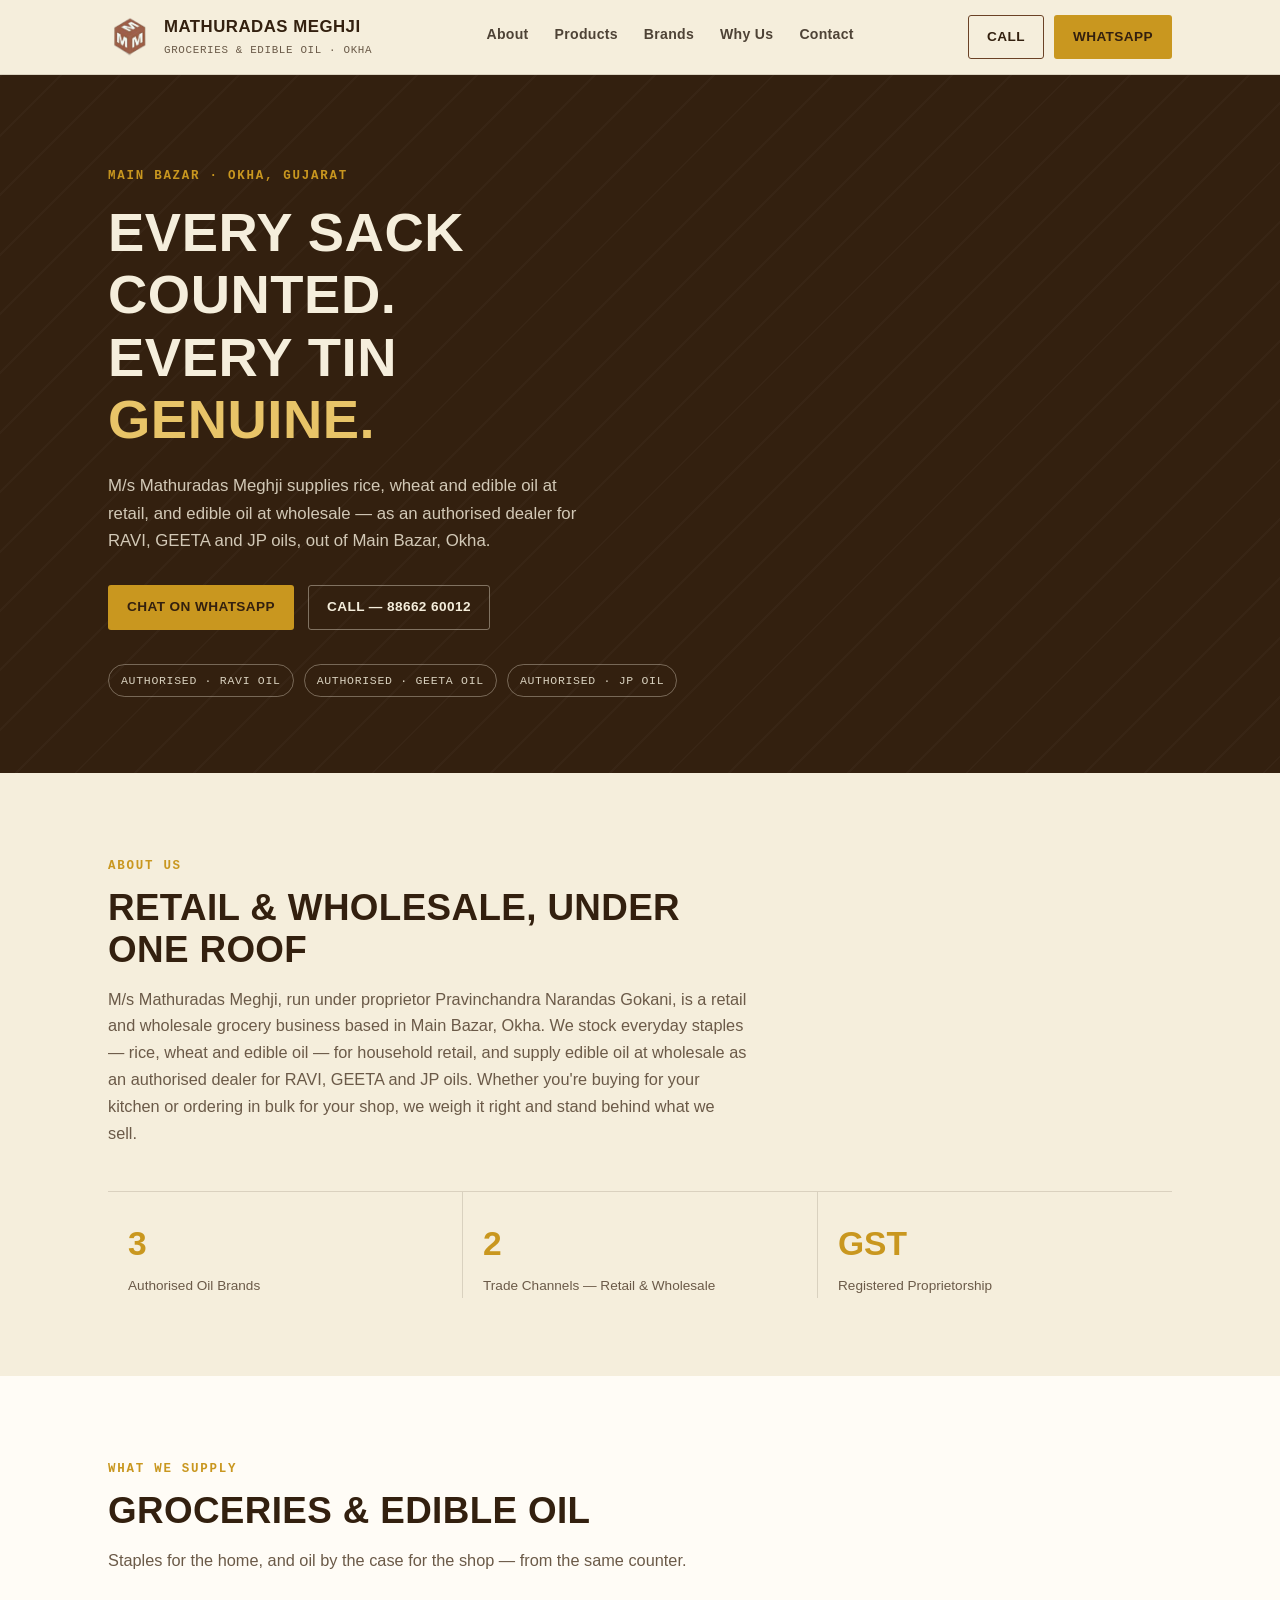
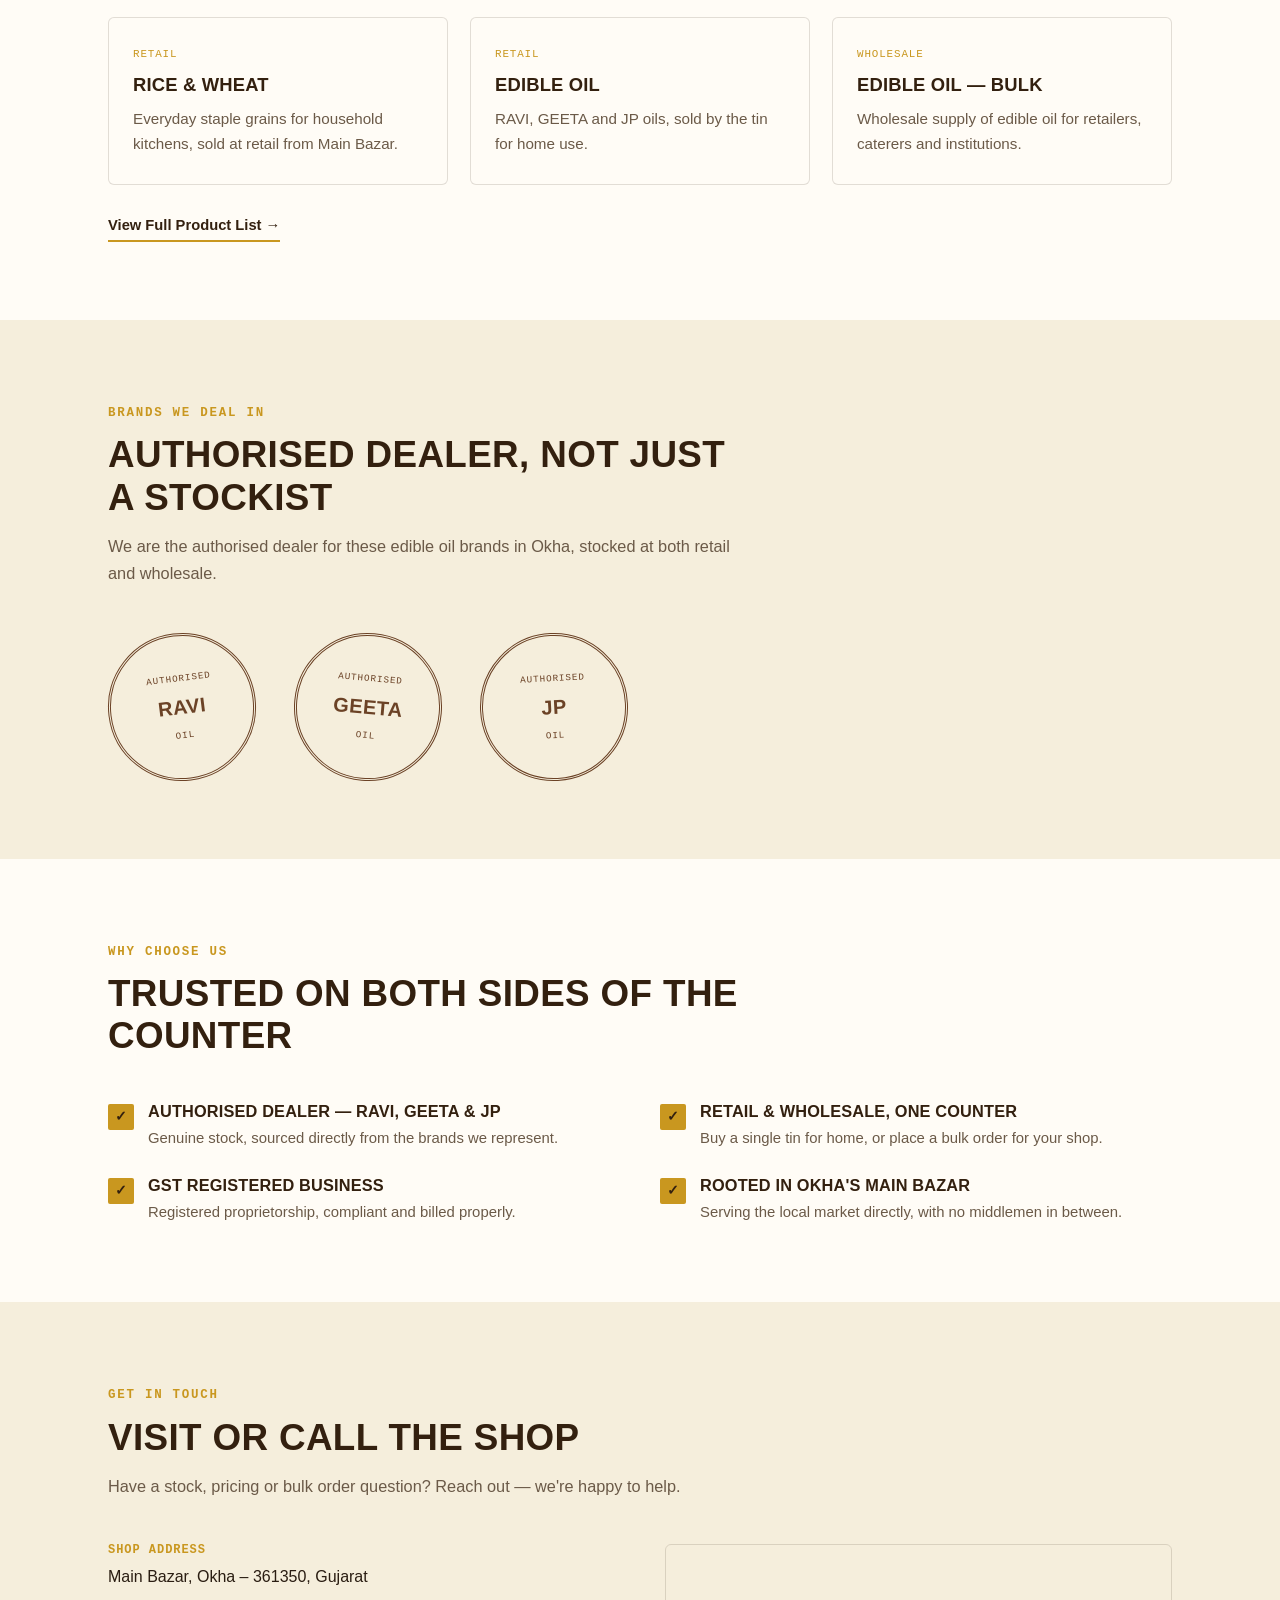
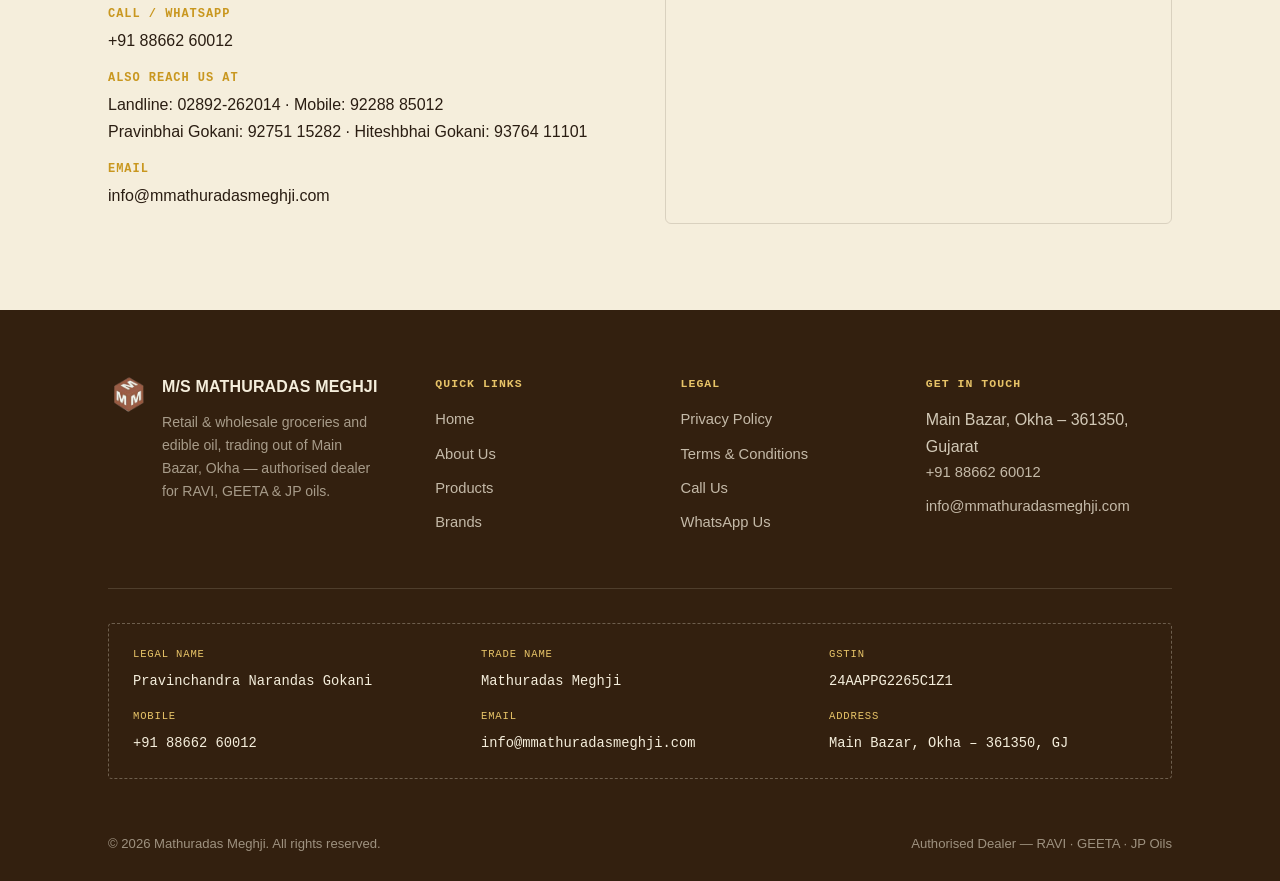
==== commit 8c5f4220: "Correct trade name and copyright notice formatting" ====
--- a/index.html
+++ b/index.html
@@ -210,7 +210,7 @@
 
       <div class="ledger mono">
         <div><span>Legal Name</span><strong>Pravinchandra Narandas Gokani</strong></div>
-        <div><span>Trade Name</span><strong>M/s Mathuradas Meghji</strong></div>
+        <div><span>Trade Name</span><strong>Mathuradas Meghji</strong></div>
         <div><span>GSTIN</span><strong>24AAPPG2265C1Z1</strong></div>
         <div><span>Mobile</span><strong>+91 88662 60012</strong></div>
         <div><span>Email</span><strong>info@mmathuradasmeghji.com</strong></div>
@@ -218,7 +218,7 @@
       </div>
 
       <div class="footer-bottom">
-        <span>&copy; 2026 M/s Mathuradas Meghji. All rights reserved.</span>
+        <span>&copy; 2026 Mathuradas Meghji. All rights reserved.</span>
         <span>Authorised Dealer &mdash; RAVI &middot; GEETA &middot; JP Oils</span>
       </div>
     </div>
--- a/css/styles.css
+++ b/css/styles.css
@@ -0,0 +1,281 @@
+:root{
+  --crate:#6B4226;
+  --crate-dark:#33200F;
+  --wheat:#C9971F;
+  --wheat-light:#E8C468;
+  --cream:#F5EEDC;
+  --paper:#FFFCF6;
+  --ink:#2A1D12;
+  --ink-soft:#6B5A48;
+  --line:rgba(51,32,15,0.14);
+}
+*{margin:0;padding:0;box-sizing:border-box;}
+html{scroll-behavior:smooth;}
+body{
+  font-family:'Karla',sans-serif;
+  background:var(--cream);
+  color:var(--ink);
+  line-height:1.65;
+  font-size:16px;
+}
+img{max-width:100%;display:block;}
+a{color:inherit;text-decoration:none;}
+h1,h2,h3,.display{
+  font-family:'Oswald',sans-serif;
+  text-transform:uppercase;
+  letter-spacing:0.01em;
+  color:var(--crate-dark);
+  line-height:1.15;
+  font-weight:600;
+}
+.mono{font-family:'IBM Plex Mono',monospace;}
+[lang="gu"]{font-family:'Hind Vadodara','Karla',sans-serif;}
+.wrap{max-width:1120px;margin:0 auto;padding:0 28px;}
+.eyebrow{
+  font-family:'IBM Plex Mono',monospace;
+  text-transform:uppercase;
+  letter-spacing:0.14em;
+  font-size:0.78rem;
+  color:var(--wheat);
+  font-weight:600;
+}
+/* header */
+.site-header{
+  position:sticky;top:0;z-index:50;
+  background:rgba(245,238,220,0.94);
+  backdrop-filter:blur(6px);
+  border-bottom:1px solid var(--line);
+}
+.header-inner{
+  display:flex;align-items:center;justify-content:space-between;
+  padding:14px 28px;max-width:1120px;margin:0 auto;gap:20px;
+}
+.brand{display:flex;align-items:center;gap:12px;}
+.brand img{width:44px;height:44px;object-fit:contain;}
+.brand-text .display{font-size:1.05rem;letter-spacing:0.03em;}
+.brand-text small{
+  display:block;font-family:'IBM Plex Mono',monospace;
+  font-size:0.68rem;letter-spacing:0.06em;color:var(--ink-soft);
+  text-transform:uppercase;margin-top:2px;
+}
+.nav-links{display:flex;gap:26px;font-size:0.88rem;font-weight:600;letter-spacing:0.02em;}
+.nav-links a{opacity:0.82;border-bottom:2px solid transparent;padding-bottom:3px;transition:opacity .15s, border-color .15s;}
+.nav-links a:hover{opacity:1;border-color:var(--wheat);}
+.nav-links a.active{opacity:1;border-color:var(--wheat);}
+.header-cta{display:flex;gap:10px;}
+.btn{
+  display:inline-flex;align-items:center;gap:8px;
+  padding:10px 18px;border-radius:3px;font-weight:700;font-size:0.85rem;
+  letter-spacing:0.03em;text-transform:uppercase;
+  border:1.5px solid transparent;transition:transform .15s, box-shadow .15s;
+}
+.btn:hover{transform:translateY(-1px);}
+.btn-solid{background:var(--wheat);color:var(--crate-dark);}
+.btn-solid:hover{box-shadow:0 6px 16px rgba(201,151,31,0.35);}
+.btn-outline{border-color:var(--crate);color:var(--crate-dark);}
+.btn-line{border-color:rgba(245,238,220,0.4);color:var(--cream);}
+.btn-line:hover{border-color:var(--wheat);}
+
+/* mobile nav toggle */
+.nav-toggle{display:none;background:none;border:none;cursor:pointer;padding:6px;}
+.nav-toggle span{display:block;width:24px;height:2px;background:var(--crate-dark);margin:5px 0;}
+
+/* hero */
+.hero{
+  background-color:var(--crate-dark);
+  background-image:repeating-linear-gradient(135deg, rgba(255,255,255,0.025) 0px, rgba(255,255,255,0.025) 2px, transparent 2px, transparent 42px);
+  color:var(--cream);
+  padding:86px 0 76px;
+}
+.hero h1{
+  color:var(--cream);
+  font-size:clamp(2.1rem, 5vw, 3.4rem);
+  margin:14px 0 20px;
+  max-width:16ch;
+}
+.hero h1 em{color:var(--wheat-light);font-style:normal;}
+.hero p{max-width:52ch;color:rgba(245,238,220,0.82);font-size:1.05rem;margin-bottom:30px;}
+.hero-actions{display:flex;gap:14px;flex-wrap:wrap;margin-bottom:34px;}
+.dealer-pills{display:flex;gap:10px;flex-wrap:wrap;}
+.pill{
+  font-family:'IBM Plex Mono',monospace;font-size:0.72rem;letter-spacing:0.06em;
+  text-transform:uppercase;border:1px solid rgba(245,238,220,0.35);
+  padding:6px 12px;border-radius:20px;color:rgba(245,238,220,0.85);
+}
+
+/* sections */
+.section{padding:78px 0;}
+.section-paper{background:var(--paper);}
+.section-head{max-width:640px;margin-bottom:44px;}
+.section-head h2{font-size:clamp(1.6rem,3.4vw,2.3rem);margin-top:10px;}
+.section-head p{color:var(--ink-soft);margin-top:14px;font-size:1.02rem;}
+
+/* about stats */
+.stats-row{display:flex;gap:0;margin-top:40px;border-top:1px solid var(--line);}
+.stat{flex:1;padding:24px 20px 0;border-right:1px solid var(--line);}
+.stat:last-child{border-right:none;}
+.stat .num{font-family:'Oswald',sans-serif;font-size:2.1rem;color:var(--wheat);font-weight:600;}
+.stat .label{font-size:0.85rem;color:var(--ink-soft);margin-top:4px;}
+
+/* product cards */
+.grid-3{display:grid;grid-template-columns:repeat(3,1fr);gap:22px;margin-top:10px;}
+.card{
+  background:var(--paper);border:1px solid var(--line);border-radius:6px;
+  padding:28px 24px;position:relative;
+}
+.card .tag{
+  font-family:'IBM Plex Mono',monospace;font-size:0.68rem;letter-spacing:0.08em;
+  text-transform:uppercase;color:var(--wheat);display:block;margin-bottom:10px;
+}
+.card h3{font-size:1.15rem;margin-bottom:10px;}
+.card p{color:var(--ink-soft);font-size:0.95rem;}
+
+.text-link{
+  display:inline-flex;align-items:center;gap:6px;margin-top:28px;
+  font-weight:700;font-size:0.92rem;color:var(--crate-dark);
+  border-bottom:2px solid var(--wheat);padding-bottom:3px;
+}
+.text-link:hover{color:var(--wheat);}
+
+/* brand stamps - signature element */
+.stamp-row{display:flex;gap:38px;flex-wrap:wrap;margin-top:46px;align-items:flex-start;}
+.stamp{
+  width:148px;height:148px;border-radius:50%;
+  border:3px double var(--crate);
+  display:flex;flex-direction:column;align-items:center;justify-content:center;
+  text-align:center;color:var(--crate);position:relative;flex-shrink:0;
+}
+.stamp .s-small{font-family:'IBM Plex Mono',monospace;font-size:0.58rem;letter-spacing:0.1em;text-transform:uppercase;}
+.stamp .s-big{font-family:'Oswald',sans-serif;font-weight:700;font-size:1.25rem;text-transform:uppercase;margin:4px 0;letter-spacing:0.02em;}
+.stamp:nth-child(1){transform:rotate(-7deg);}
+.stamp:nth-child(2){transform:rotate(5deg);}
+.stamp:nth-child(3){transform:rotate(-3deg);}
+
+/* why choose */
+.why-list{display:grid;grid-template-columns:1fr 1fr;gap:26px 40px;margin-top:10px;}
+.why-item{display:flex;gap:14px;align-items:flex-start;}
+.why-mark{
+  width:26px;height:26px;background:var(--wheat);color:var(--crate-dark);
+  flex-shrink:0;display:flex;align-items:center;justify-content:center;
+  font-weight:700;font-size:0.85rem;margin-top:2px;border-radius:2px;
+}
+.why-item h3{font-size:1.02rem;margin-bottom:5px;}
+.why-item p{color:var(--ink-soft);font-size:0.93rem;}
+
+/* contact */
+.contact-grid{display:grid;grid-template-columns:1fr 1fr;gap:50px;margin-top:10px;align-items:start;}
+.contact-block h3{
+  font-family:'IBM Plex Mono',monospace;text-transform:uppercase;font-size:0.75rem;
+  letter-spacing:0.08em;color:var(--wheat);margin-bottom:6px;font-weight:600;
+}
+.contact-block p, .contact-block a{display:block;margin-bottom:18px;font-size:1rem;}
+.contact-block iframe{width:100%;height:280px;border:1px solid var(--line);border-radius:6px;filter:sepia(12%);}
+
+/* footer */
+.site-footer{background:var(--crate-dark);color:rgba(245,238,220,0.82);padding:64px 0 0;}
+.footer-grid{display:grid;grid-template-columns:1.4fr 1fr 1fr 1.2fr;gap:40px;padding-bottom:44px;border-bottom:1px solid rgba(245,238,220,0.14);}
+.footer-brand{display:flex;gap:12px;align-items:flex-start;}
+.footer-brand img{width:42px;height:42px;object-fit:contain;}
+.footer-brand .display{color:var(--cream);font-size:1rem;}
+.footer-brand p{color:rgba(245,238,220,0.6);font-size:0.88rem;margin-top:10px;max-width:28ch;}
+.footer-col h4{
+  font-family:'IBM Plex Mono',monospace;text-transform:uppercase;font-size:0.72rem;
+  letter-spacing:0.09em;color:var(--wheat-light);margin-bottom:14px;
+}
+.footer-col a, .footer-col li{display:block;font-size:0.92rem;margin-bottom:10px;color:rgba(245,238,220,0.75);list-style:none;}
+.footer-col a:hover{color:var(--wheat-light);}
+
+/* ledger stamp block */
+.ledger{
+  margin:34px 0;padding:22px 24px;border:1px dashed rgba(245,238,220,0.3);
+  border-radius:4px;display:grid;grid-template-columns:repeat(3,1fr);gap:14px 30px;
+}
+.ledger div span{
+  display:block;font-family:'IBM Plex Mono',monospace;font-size:0.66rem;
+  text-transform:uppercase;letter-spacing:0.08em;color:var(--wheat-light);margin-bottom:4px;
+}
+.ledger div strong{font-family:'IBM Plex Mono',monospace;font-weight:500;font-size:0.86rem;color:var(--cream);}
+.footer-bottom{
+  padding:20px 0 26px;display:flex;justify-content:space-between;flex-wrap:wrap;gap:10px;
+  font-size:0.82rem;color:rgba(245,238,220,0.55);
+}
+
+/* legal pages */
+.legal-hero{background:var(--crate-dark);color:var(--cream);padding:50px 0 40px;}
+.legal-hero .crumb{font-family:'IBM Plex Mono',monospace;font-size:0.78rem;color:rgba(245,238,220,0.6);}
+.legal-hero h1{color:var(--cream);font-size:clamp(1.8rem,4vw,2.6rem);margin-top:10px;}
+.legal-hero .updated{margin-top:12px;color:rgba(245,238,220,0.65);font-size:0.9rem;}
+.legal-hero .sub{margin-top:14px;color:rgba(245,238,220,0.82);font-size:1.02rem;max-width:58ch;}
+.legal-body{max-width:760px;padding:60px 28px;margin:0 auto;}
+.legal-body h2{font-size:1.2rem;margin:38px 0 12px;padding-top:6px;}
+.legal-body h2:first-child{margin-top:0;}
+.legal-body p{margin-bottom:14px;color:var(--ink-soft);}
+.legal-body ul{margin:0 0 14px 20px;color:var(--ink-soft);}
+.legal-body li{margin-bottom:6px;}
+.legal-contact{
+  background:var(--paper);border:1px solid var(--line);border-radius:6px;
+  padding:22px 24px;margin-top:10px;
+}
+.legal-contact strong{color:var(--crate-dark);}
+
+/* products catalogue */
+.cat-grid{display:grid;grid-template-columns:1fr 1fr;gap:22px;margin-top:8px;}
+.cat-card{
+  background:var(--paper);border:1px solid var(--line);border-radius:6px;
+  padding:26px 26px 24px;
+}
+.cat-card .cat-head{
+  display:flex;align-items:baseline;justify-content:space-between;
+  gap:10px;margin-bottom:18px;flex-wrap:wrap;
+  border-bottom:1px solid var(--line);padding-bottom:14px;
+}
+.cat-card h3{font-size:1.05rem;}
+.cat-card .count{
+  font-family:'IBM Plex Mono',monospace;font-size:0.68rem;letter-spacing:0.06em;
+  text-transform:uppercase;color:var(--wheat);white-space:nowrap;
+}
+.item-list{display:flex;flex-wrap:wrap;gap:9px;}
+.item-chip{
+  font-family:'Hind Vadodara','Karla',sans-serif;
+  font-size:0.96rem;color:var(--ink);
+  background:var(--cream);border:1px solid var(--line);
+  padding:7px 14px;border-radius:20px;line-height:1.3;
+}
+.catalogue-note{
+  background:var(--paper);border:1px dashed var(--crate);border-radius:6px;
+  padding:20px 24px;margin:8px 0 46px;font-size:0.94rem;color:var(--ink-soft);
+}
+.catalogue-note strong{color:var(--crate-dark);}
+.products-cta{
+  text-align:center;padding:64px 0;
+}
+.products-cta h2{margin-bottom:14px;}
+.products-cta p{color:var(--ink-soft);margin-bottom:26px;max-width:52ch;margin-left:auto;margin-right:auto;}
+.products-cta .hero-actions{justify-content:center;}
+
+/* 404 page */
+.error-page{padding:130px 0 120px;text-align:center;}
+.error-page .code{
+  font-family:'Oswald',sans-serif;font-size:5rem;color:var(--wheat);
+  font-weight:700;line-height:1;
+}
+.error-page h1{margin-top:12px;}
+.error-page p{color:var(--ink-soft);margin:16px auto 30px;max-width:44ch;font-size:1.02rem;}
+.error-page .hero-actions{justify-content:center;}
+
+@media (prefers-reduced-motion: reduce){
+  html{scroll-behavior:auto;}
+  *{transition:none !important;}
+}
+@media(max-width:760px){
+  .nav-links,.header-cta{display:none;}
+  .nav-toggle{display:block;}
+  .grid-3{grid-template-columns:1fr;}
+  .why-list{grid-template-columns:1fr;}
+  .contact-grid{grid-template-columns:1fr;}
+  .footer-grid{grid-template-columns:1fr 1fr;}
+  .ledger{grid-template-columns:1fr;}
+  .stats-row{flex-wrap:wrap;}
+  .stat{flex:1 1 45%;border-right:none;border-bottom:1px solid var(--line);padding-bottom:16px;}
+  .cat-grid{grid-template-columns:1fr;}
+}
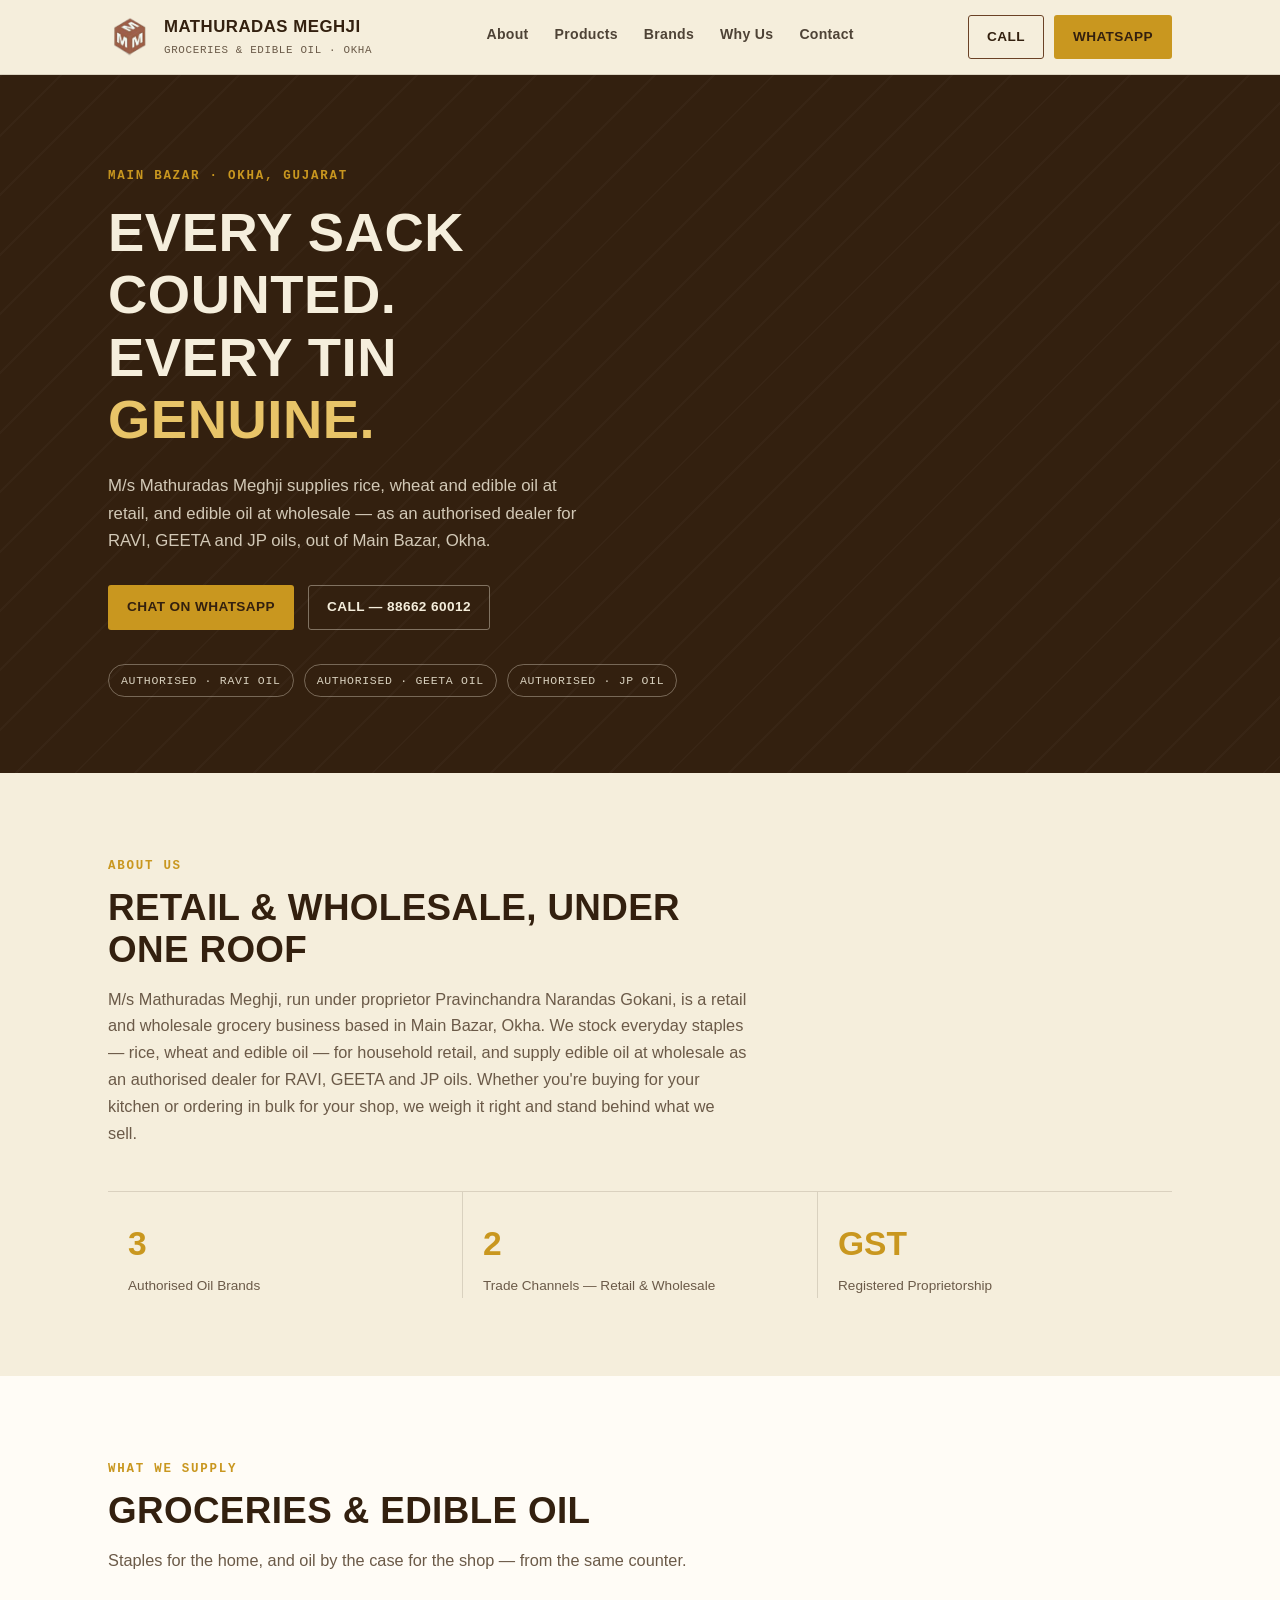
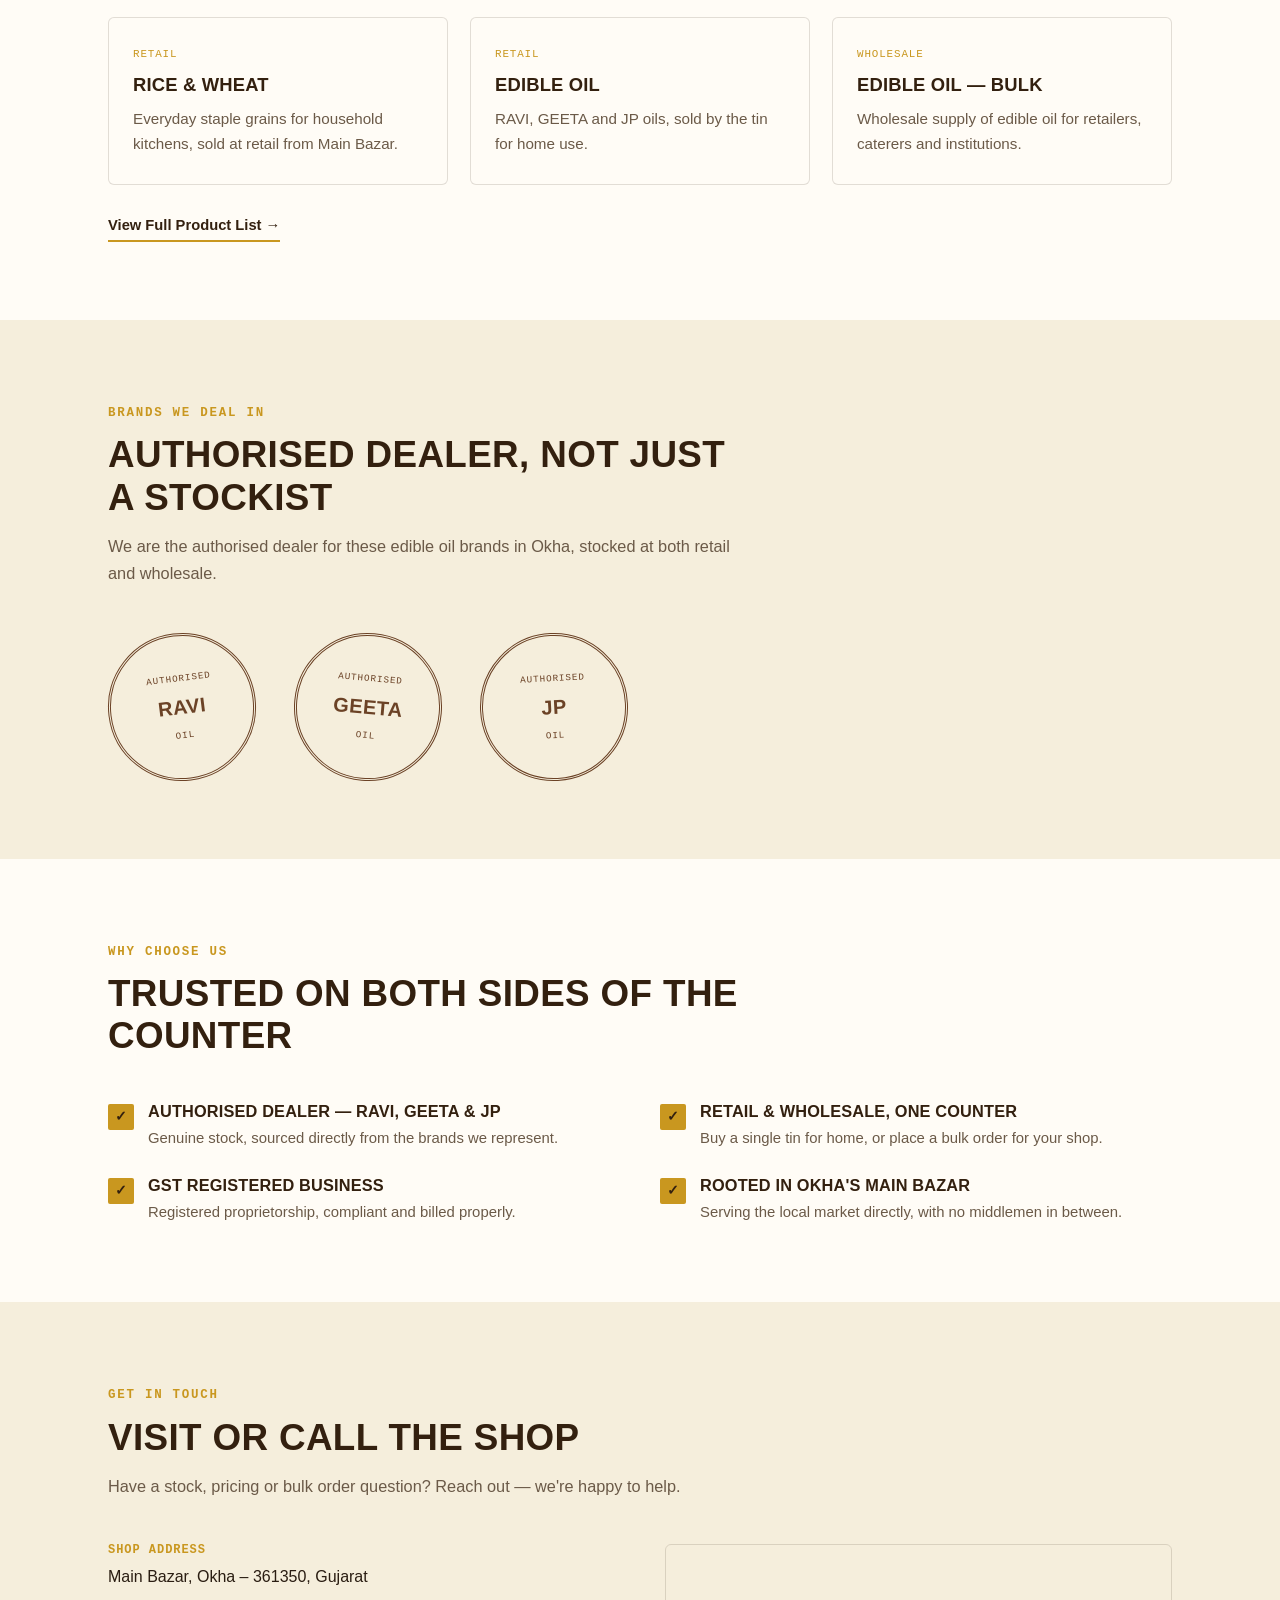
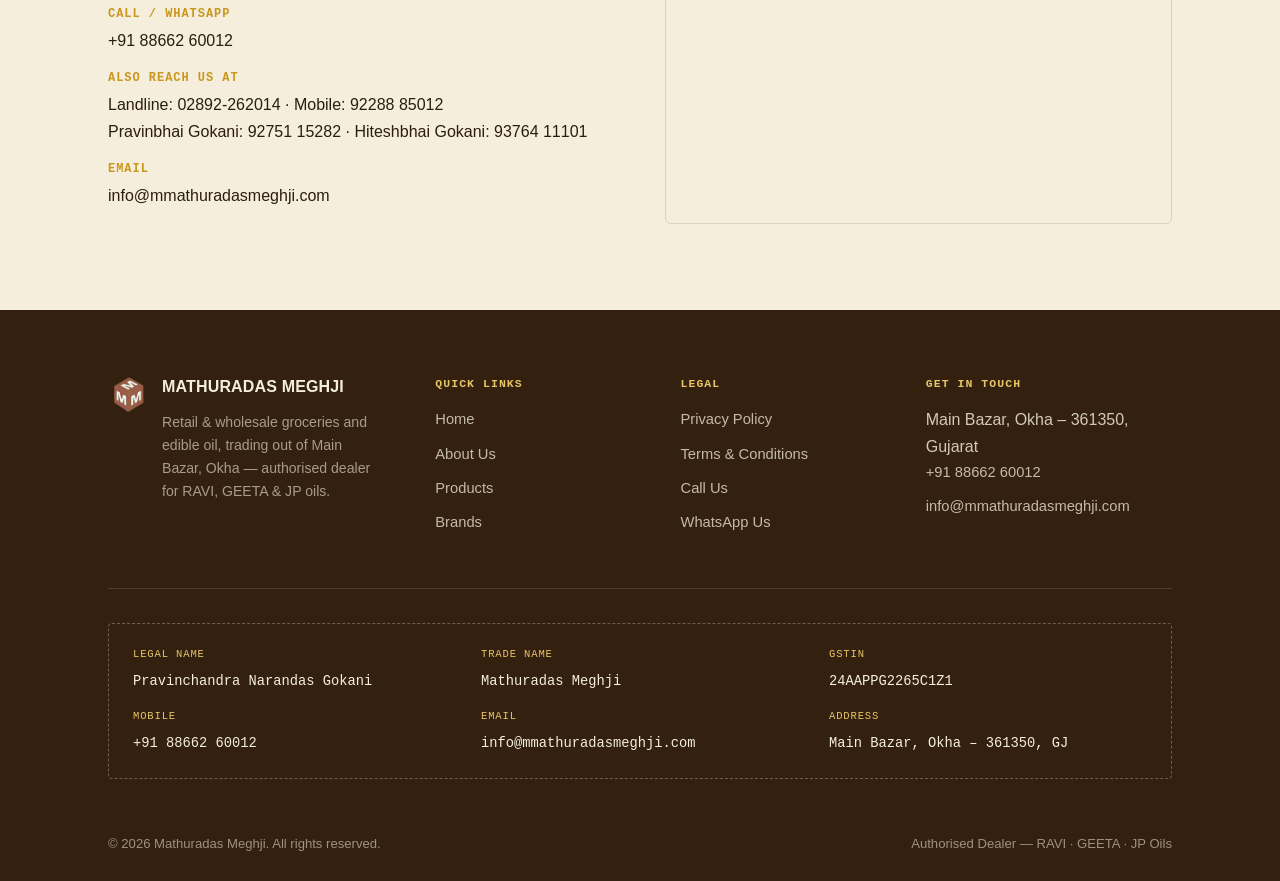
==== commit 324be802: "Update title and footer branding text" ====
--- a/index.html
+++ b/index.html
@@ -3,8 +3,8 @@
 <head>
 <meta charset="UTF-8">
 <meta name="viewport" content="width=device-width, initial-scale=1.0">
-<title>M/s Mathuradas Meghji | Groceries &amp; Edible Oil, Okha</title>
-<meta name="description" content="M/s Mathuradas Meghji, Main Bazar, Okha - retail and wholesale dealer in rice, wheat and edible oil. Authorised dealer for RAVI, GEETA and JP oils.">
+<title>Mathuradas Meghji | Groceries &amp; Edible Oil, Okha</title>
+<meta name="description" content="Mathuradas Meghji, Main Bazar, Okha - retail and wholesale dealer in rice, wheat and edible oil. Authorised dealer for RAVI, GEETA and JP oils.">
 <link rel="icon" type="image/png" href="assets/logo.png">
 <link rel="preconnect" href="https://fonts.googleapis.com">
 <link rel="preconnect" href="https://fonts.gstatic.com" crossorigin>
@@ -16,7 +16,7 @@
   <header class="site-header">
     <div class="header-inner">
       <a class="brand" href="index.html#home">
-        <img src="assets/logo.png" alt="M/s Mathuradas Meghji logo">
+        <img src="assets/logo.png" alt="Mathuradas Meghji logo">
         <span class="brand-text">
           <span class="display">Mathuradas Meghji</span>
           <small>Groceries &amp; Edible Oil &middot; Okha</small>
@@ -182,7 +182,7 @@
         <div class="footer-brand">
           <img src="assets/logo.png" alt="M/s Mathuradas Meghji logo">
           <div>
-            <span class="display">M/s Mathuradas Meghji</span>
+            <span class="display">Mathuradas Meghji</span>
             <p>Retail &amp; wholesale groceries and edible oil, trading out of Main Bazar, Okha &mdash; authorised dealer for RAVI, GEETA &amp; JP oils.</p>
           </div>
         </div>
